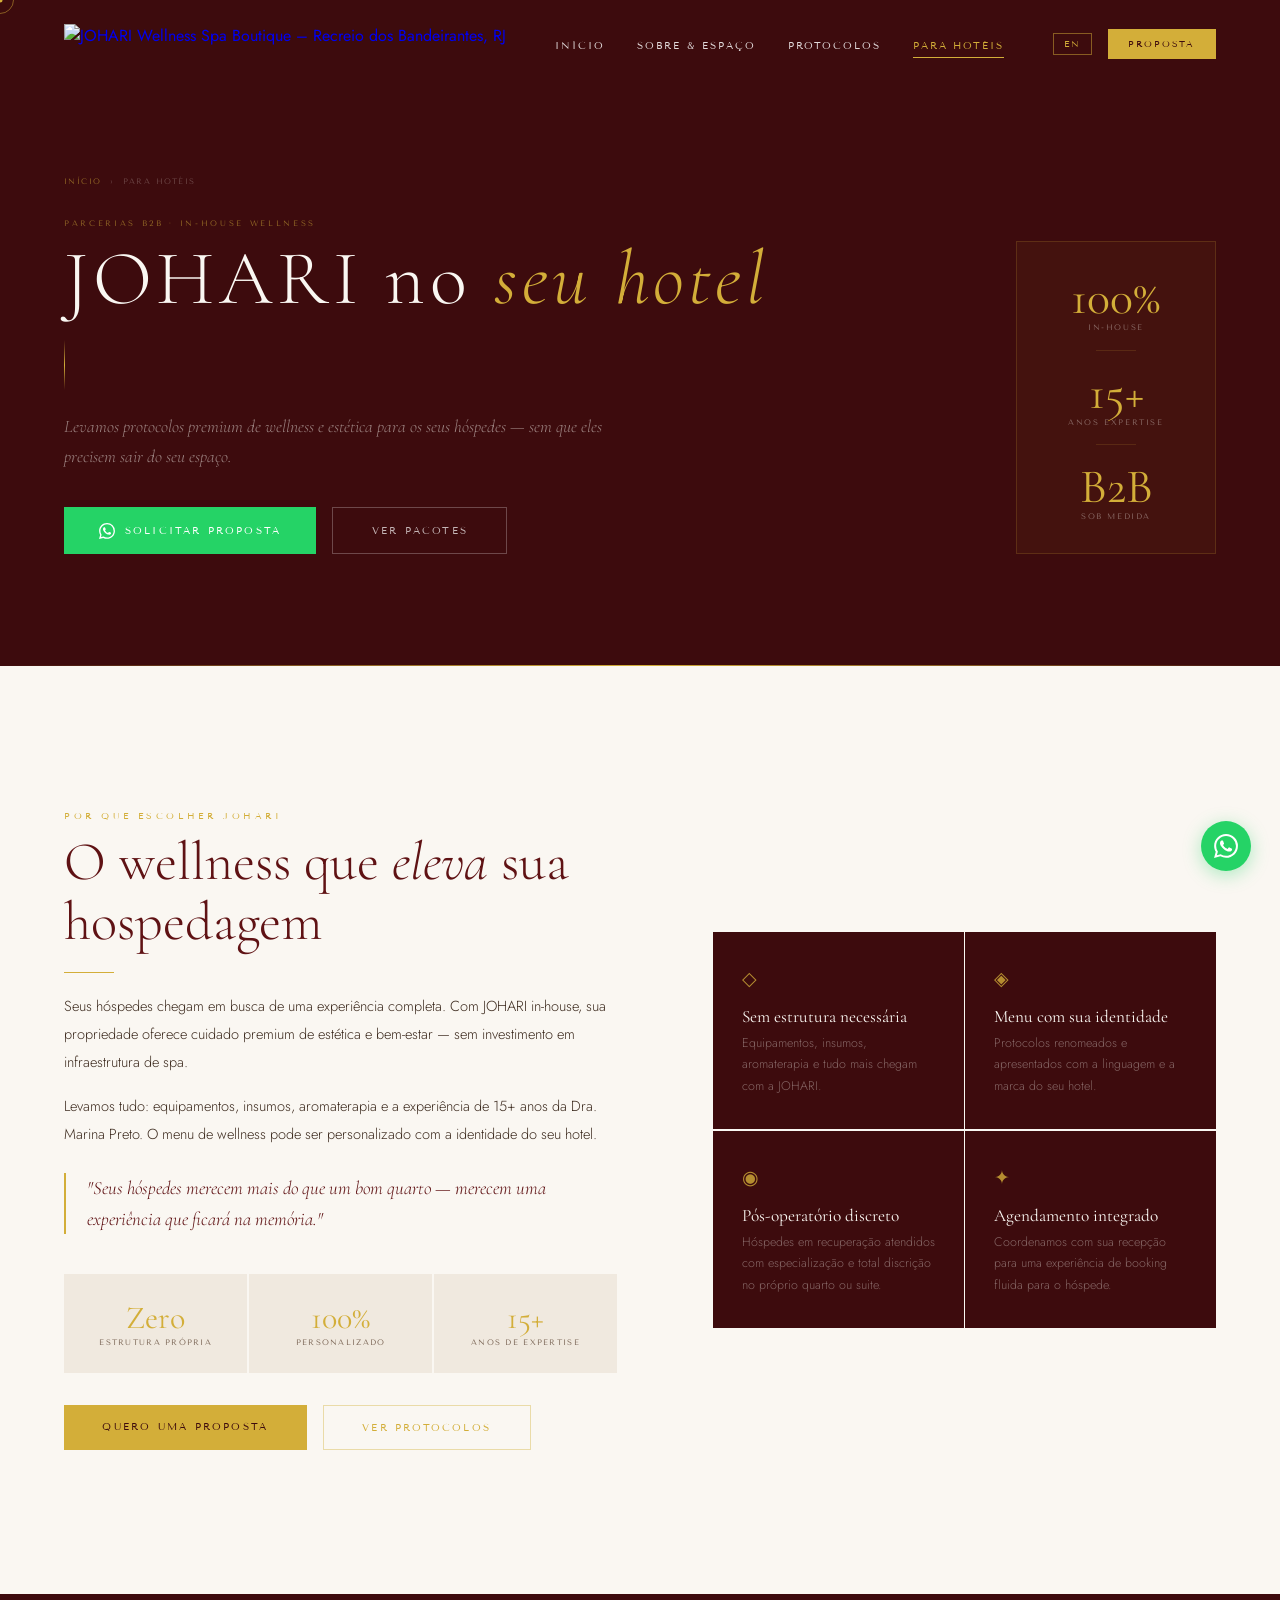
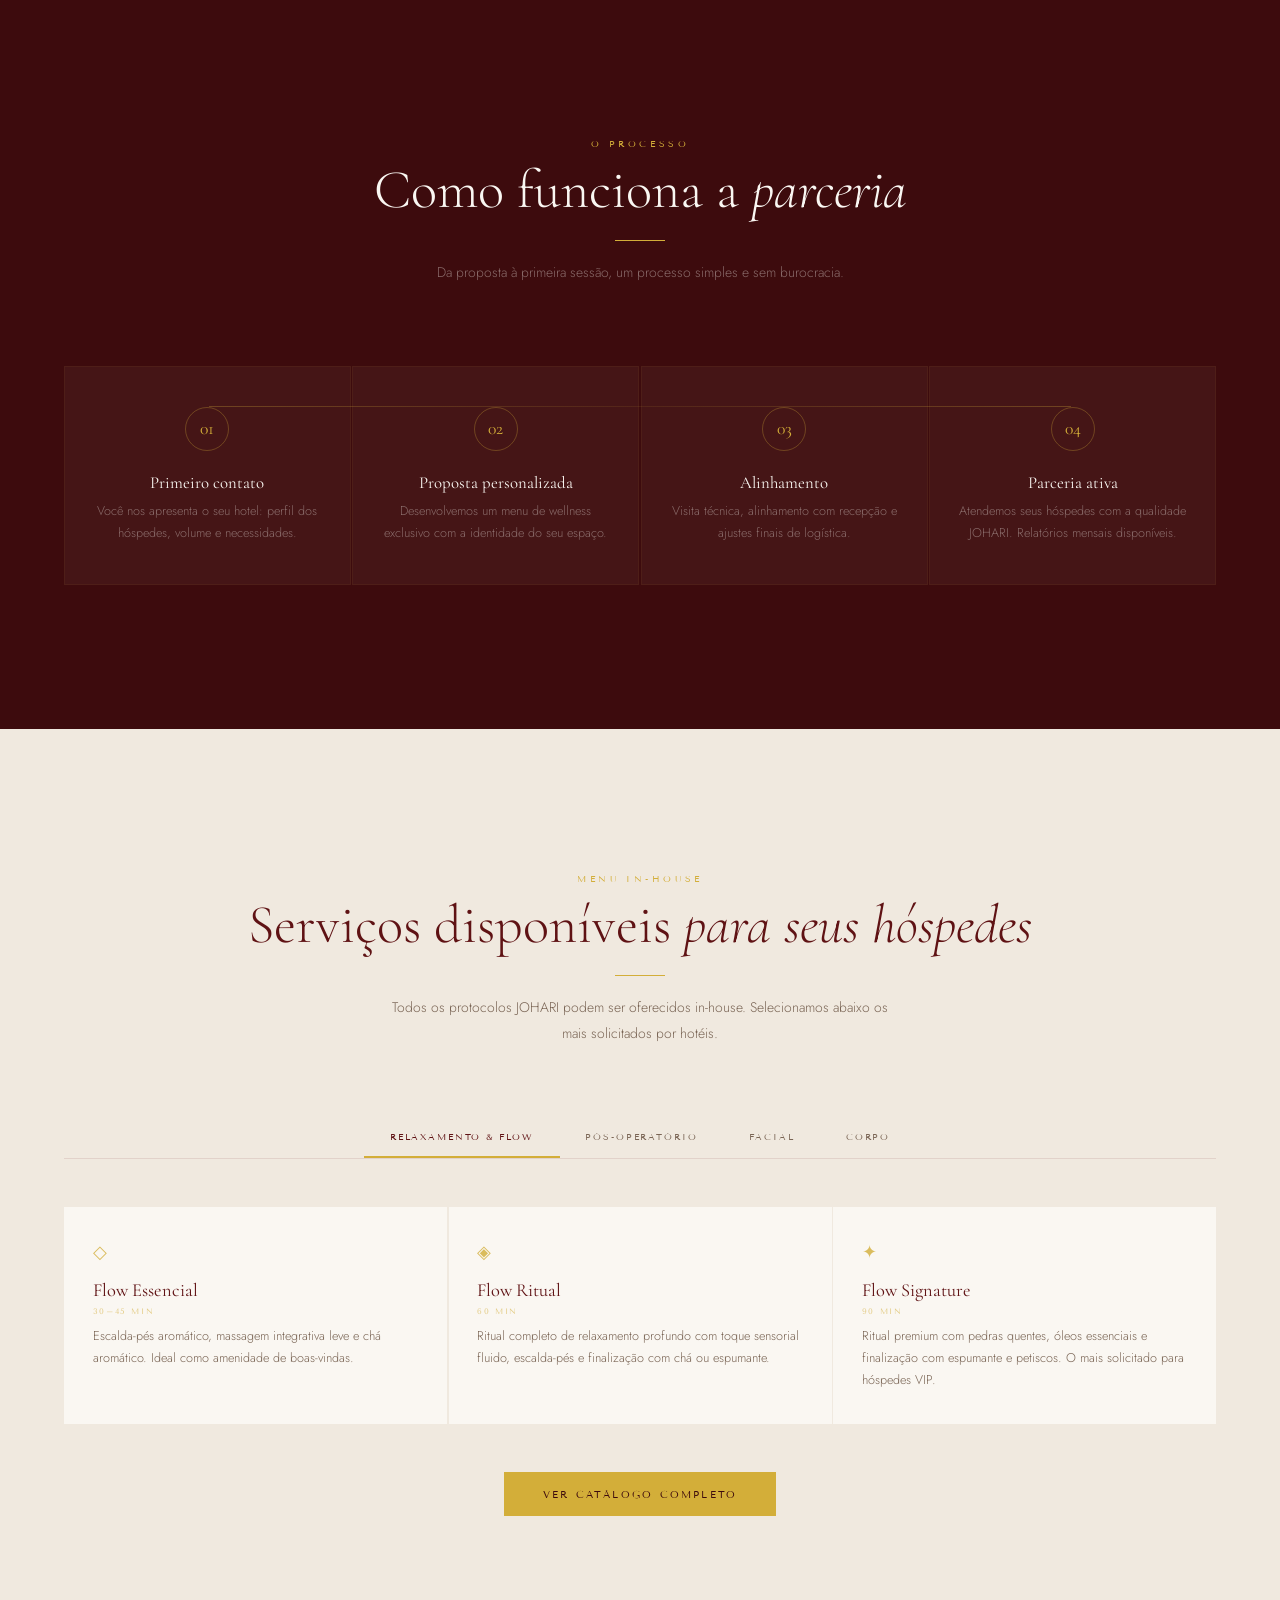
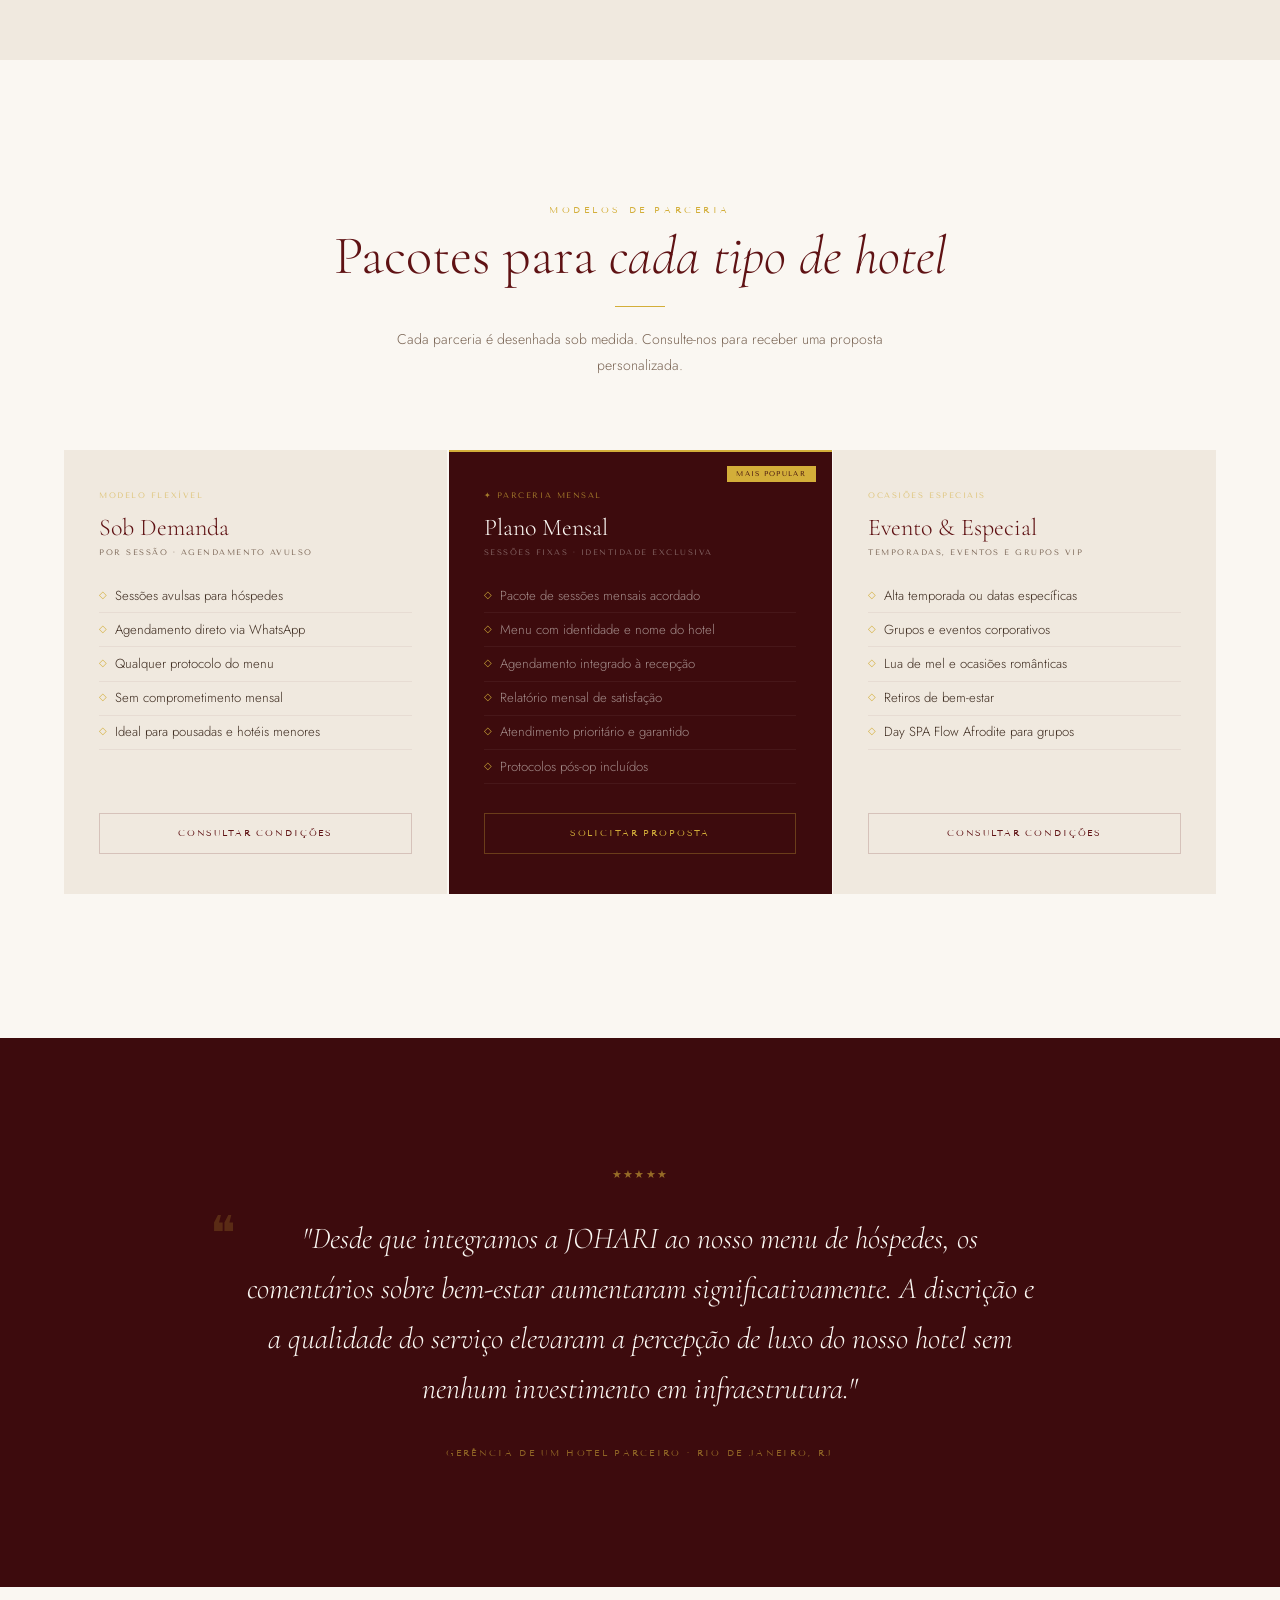
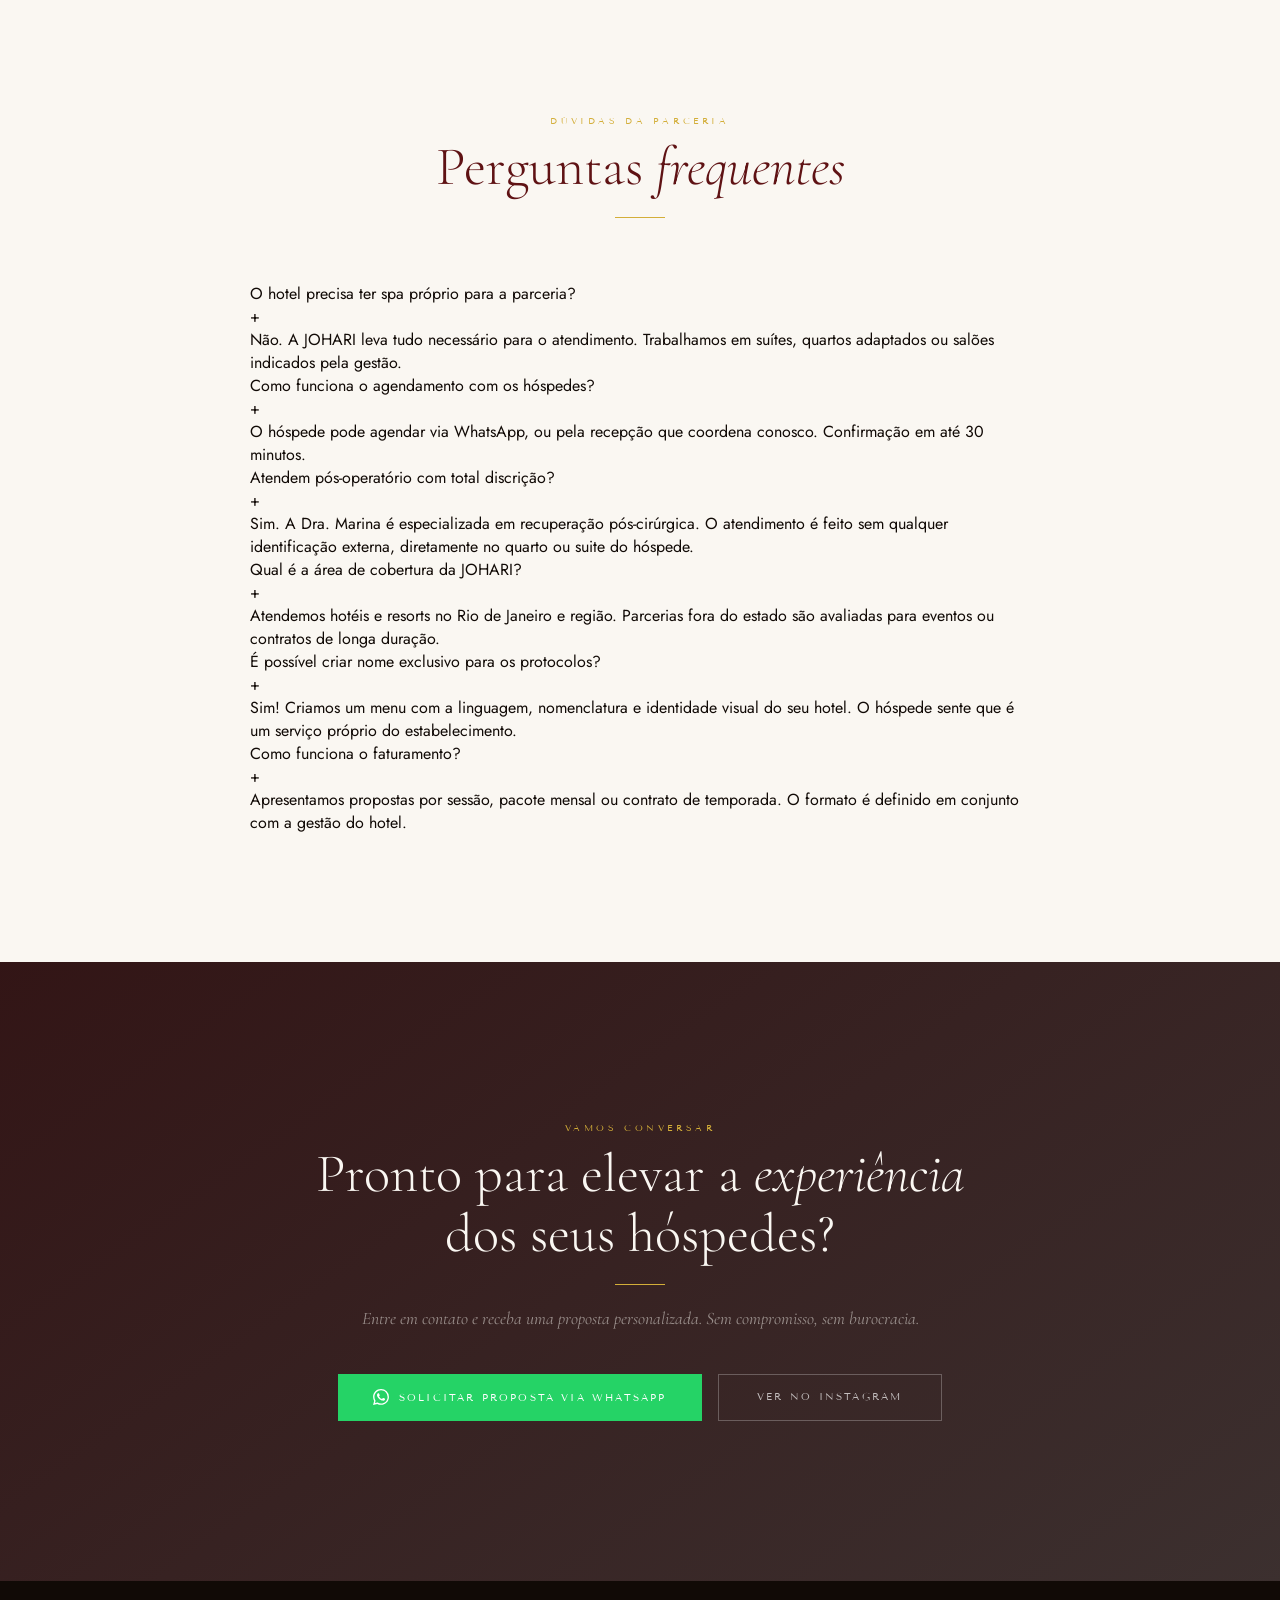
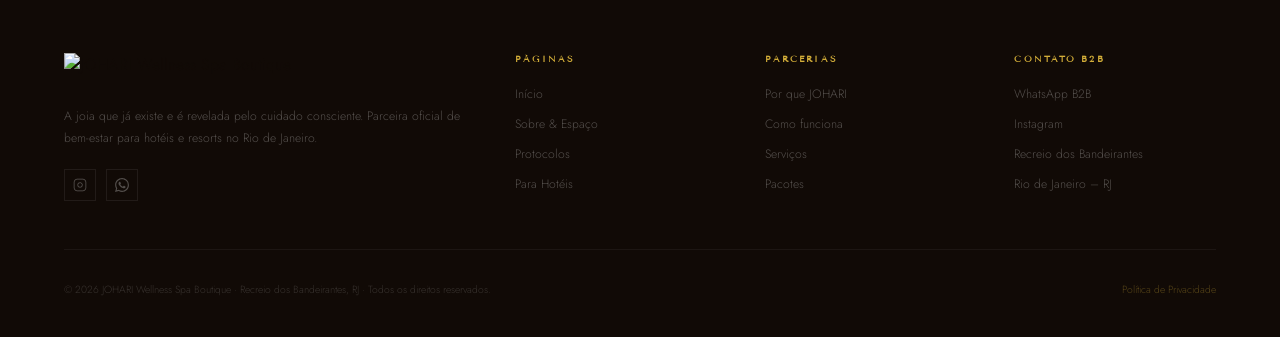
==== hoteis.html @ 1e2cc76d "Add files via upload" ====
<!DOCTYPE html>
<html lang="pt-BR">
<head>
  <meta charset="UTF-8"/>
  <meta name="viewport" content="width=device-width, initial-scale=1.0"/>
  <title>JOHARI para Hotéis & Resorts | Serviço In-House de Wellness Premium · Rio de Janeiro, RJ</title>
  <meta name="description" content="JOHARI Wellness oferece serviço in-house de spa e estética para hotéis boutique e resorts no Rio de Janeiro. Menu de wellness personalizado, protocolos de pós-operatório, massagens e rituais sensoriais. Parceria B2B sob medida para elevar a experiência dos seus hóspedes."/>
  <meta name="keywords" content="spa in-house hotel Rio de Janeiro, wellness hotel parceria RJ, serviço spa hotel boutique Rio de Janeiro, massagem hotel Recreio RJ, protocolo pós-operatório hóspedes hotel, amenidade wellness hotel RJ, JOHARI parceria hoteleira, spa móvel Rio de Janeiro, B2B wellness hotelaria RJ"/>
  <meta name="robots" content="index, follow"/>
  <link rel="canonical" href="https://johariwellness.com.br/hoteis.html"/>
  <meta property="og:type" content="website"/>
  <meta property="og:url" content="https://johariwellness.com.br/hoteis.html"/>
  <meta property="og:title" content="JOHARI Wellness | Parceria In-House para Hotéis e Resorts · Rio de Janeiro"/>
  <meta property="og:description" content="Leve o spa JOHARI ao seu hotel. Menu de wellness personalizado, rituais Flow, protocolos faciais e pós-operatório. Atendimento discreto, exclusivo e com identidade do seu espaço."/>
  <meta property="og:image" content="https://johariwellness.com.br/marina-preto.jpg"/>
  <meta property="og:image:width" content="900"/>
  <meta property="og:image:height" content="1200"/>
  <meta property="og:image:alt" content="JOHARI Wellness – Parceria In-House para Hotéis, Rio de Janeiro"/>
  <meta property="og:locale" content="pt_BR"/>
  <meta property="og:site_name" content="JOHARI Wellness Spa Boutique"/>
  <meta name="twitter:card" content="summary_large_image"/>
  <meta name="twitter:title" content="JOHARI Wellness | Spa In-House para Hotéis · RJ"/>
  <meta name="twitter:description" content="Protocolos premium de wellness levados ao seu hotel. Parceria B2B sob medida."/>
  <meta name="twitter:image" content="https://johariwellness.com.br/marina-preto.jpg"/>
  <script type="application/ld+json">{"@context":"https://schema.org","@type":"Service","name":"JOHARI Wellness – Serviço In-House para Hotéis","description":"Serviço de spa e wellness in-house para hotéis boutique e resorts no Rio de Janeiro. Protocolos de massagem, estética, rituais sensoriais e pós-operatório levados ao seu estabelecimento.","provider":{"@type":"HealthAndBeautyBusiness","name":"JOHARI Wellness Spa Boutique","url":"https://johariwellness.com.br","telephone":"+5511953541023","address":{"@type":"PostalAddress","addressLocality":"Rio de Janeiro","addressRegion":"RJ","addressCountry":"BR","neighborhood":"Recreio dos Bandeirantes"}},"serviceType":"Wellness Spa In-House","areaServed":{"@type":"City","name":"Rio de Janeiro"},"audience":{"@type":"BusinessAudience","audienceType":"Hotels and Resorts"}}</script>
  <link rel="preconnect" href="https://fonts.googleapis.com"/>
  <link rel="preconnect" href="https://fonts.gstatic.com" crossorigin/>
  <link href="https://fonts.googleapis.com/css2?family=Cormorant+Garamond:ital,wght@0,300;0,400;0,500;1,300;1,400&family=Tenor+Sans&family=Jost:wght@200;300;400;500&display=swap" rel="stylesheet"/>
  <link rel="stylesheet" href="johari.css"/>
  <style>
  /* ══ HOTÉIS PAGE STYLES ══ */

  /* PAGE HERO – hotel variant */
  .page-hero.hot-hero{padding:11rem 4rem 7rem;background:var(--BD);text-align:left}
  .page-hero.hot-hero::before{background:url('https://images.unsplash.com/photo-1566073771259-6a8506099945?w=1920&q=75')center/cover no-repeat;opacity:.1;filter:saturate(0)}
  .hot-hero-inner{max-width:1200px;margin:0 auto;display:grid;grid-template-columns:1fr auto;gap:4rem;align-items:end}
  .hot-hero-kpi{display:flex;flex-direction:column;gap:.6rem;padding:2rem 2.2rem;border:1px solid rgba(211,174,57,.18);background:rgba(211,174,57,.04);min-width:200px;text-align:center;flex-shrink:0}
  .kpi-n{font-family:'Cormorant Garamond',serif;font-size:3rem;color:var(--G);line-height:1}
  .kpi-l{font-family:'Tenor Sans',sans-serif;font-size:.5rem;letter-spacing:.2em;text-transform:uppercase;color:rgba(250,247,242,.38)}
  .ctah-wa{background:#25D366;color:#fff;font-family:'Tenor Sans',sans-serif;font-size:.62rem;letter-spacing:.22em;text-transform:uppercase;padding:.95rem 2.2rem;transition:all .35s;display:inline-flex;align-items:center;gap:.6rem}
  .ctah-wa:hover{background:#20ba5a;transform:translateY(-2px)}
  .ctah-wa svg{width:16px;height:16px;fill:#fff;flex-shrink:0}

  /* PROPOSTA DE VALOR */
  #proposta{padding:9rem 4rem;background:var(--CR)}
  .prop-w{max-width:1200px;margin:0 auto;display:grid;grid-template-columns:1.1fr 1fr;gap:6rem;align-items:center}
  .prop-left p{font-size:.91rem;font-weight:300;line-height:1.92;color:var(--TX);margin-bottom:1rem}
  .prop-left .hl{font-family:'Cormorant Garamond',serif;font-size:1.18rem;font-style:italic;color:var(--B);line-height:1.62;border-left:2px solid var(--G);padding-left:1.3rem;margin:1.6rem 0}
  .prop-nums{display:grid;grid-template-columns:repeat(3,1fr);gap:1.5px;margin-top:2.5rem}
  .pn{background:var(--BE);padding:1.6rem 1.4rem;text-align:center;border-top:2px solid transparent;transition:border-top-color .3s}
  .pn:hover{border-top-color:var(--G)}
  .pn .n{font-family:'Cormorant Garamond',serif;font-size:2rem;color:var(--G);line-height:1}
  .pn .l{font-family:'Tenor Sans',sans-serif;font-size:.5rem;letter-spacing:.16em;text-transform:uppercase;color:var(--TM);margin-top:3px}
  .prop-visual{display:grid;grid-template-columns:1fr 1fr;gap:1.5px}
  .pv{background:var(--BD);padding:2rem 1.8rem;transition:background .35s}
  .pv:hover{background:#2a0c0e}
  .pv-ic{font-size:1.2rem;color:var(--G);opacity:.8;display:block;margin-bottom:.9rem}
  .pv h3{font-family:'Cormorant Garamond',serif;font-size:1.08rem;color:var(--CR);font-weight:400;margin-bottom:.35rem}
  .pv p{font-size:.78rem;font-weight:300;color:rgba(250,247,242,.38);line-height:1.72}

  /* COMO FUNCIONA */
  #como{padding:9rem 4rem;background:var(--BD)}
  .como-w{max-width:1200px;margin:0 auto}
  .como-hd{text-align:center;margin-bottom:5rem}
  .como-steps{display:grid;grid-template-columns:repeat(4,1fr);gap:1.5px;position:relative}
  .como-steps::before{content:'';position:absolute;top:2.5rem;left:calc(12.5% + 1px);right:calc(12.5% + 1px);height:1px;background:linear-gradient(to right,rgba(211,174,57,.3),rgba(211,174,57,.1),rgba(211,174,57,.3));pointer-events:none}
  .cs{background:rgba(255,255,255,.04);border:1px solid rgba(211,174,57,.06);padding:2.5rem 1.6rem;text-align:center;transition:background .35s,border-color .35s}
  .cs:hover{background:rgba(255,255,255,.08);border-color:rgba(211,174,57,.18)}
  .cs-num{font-family:'Cormorant Garamond',serif;font-size:1.1rem;color:var(--G);width:44px;height:44px;border:1px solid rgba(211,174,57,.3);border-radius:50%;display:inline-flex;align-items:center;justify-content:center;margin:0 auto 1.3rem;line-height:1}
  .cs h4{font-family:'Cormorant Garamond',serif;font-size:1.05rem;color:var(--CR);font-weight:400;margin-bottom:.45rem}
  .cs p{font-size:.79rem;font-weight:300;color:rgba(250,247,242,.38);line-height:1.72}

  /* SERVIÇOS */
  #servicos{padding:9rem 4rem;background:var(--BE)}
  .srv-w{max-width:1200px;margin:0 auto}
  .srv-hd{text-align:center;margin-bottom:4.5rem}
  .srv-tabs{display:flex;gap:0;justify-content:center;margin-bottom:3rem;border-bottom:1px solid rgba(95,18,20,.1)}
  .srv-tab{font-family:'Tenor Sans',sans-serif;font-size:.58rem;letter-spacing:.2em;text-transform:uppercase;color:var(--TM);padding:.8rem 1.6rem;cursor:pointer;border-bottom:2px solid transparent;transition:all .3s;background:none;border-top:none;border-left:none;border-right:none}
  .srv-tab.active,.srv-tab:hover{color:var(--B);border-bottom-color:var(--G)}
  .srv-panel{display:none;grid-template-columns:repeat(3,1fr);gap:1.5px}
  .srv-panel.active{display:grid}
  .sc{background:var(--CR);padding:2rem 1.8rem;border-bottom:2px solid transparent;transition:all .35s}
  .sc:hover{border-bottom-color:var(--G);transform:translateY(-3px);box-shadow:0 10px 30px rgba(95,18,20,.07)}
  .sc-ic{font-size:1.1rem;color:var(--G);opacity:.8;display:block;margin-bottom:.85rem}
  .sc h3{font-family:'Cormorant Garamond',serif;font-size:1.15rem;color:var(--B);font-weight:400;margin-bottom:.3rem}
  .sc-dur{font-family:'Tenor Sans',sans-serif;font-size:.5rem;letter-spacing:.2em;text-transform:uppercase;color:rgba(211,174,57,.6);margin-bottom:.6rem;display:block}
  .sc p{font-size:.79rem;font-weight:300;color:var(--TM);line-height:1.72}

  /* PACOTES */
  #pacotes{padding:9rem 4rem;background:var(--CR)}
  .pac-w{max-width:1200px;margin:0 auto}
  .pac-hd{text-align:center;margin-bottom:4.5rem}
  .pac-grid{display:grid;grid-template-columns:repeat(3,1fr);gap:1.5px}
  .pk{background:var(--BE);padding:2.5rem 2.2rem;display:flex;flex-direction:column;transition:all .35s;position:relative;overflow:hidden}
  .pk::before{content:'';position:absolute;top:0;left:0;right:0;height:2px;background:transparent;transition:background .4s}
  .pk:hover{transform:translateY(-4px);box-shadow:0 14px 36px rgba(95,18,20,.08)}
  .pk.destaque{background:var(--BD)}
  .pk.destaque::before{background:var(--G)}
  .pk-badge{font-family:'Tenor Sans',sans-serif;font-size:.48rem;letter-spacing:.2em;text-transform:uppercase;color:rgba(211,174,57,.6);margin-bottom:.8rem;display:block}
  .pk.destaque .pk-badge{color:rgba(211,174,57,.7)}
  .pk h3{font-family:'Cormorant Garamond',serif;font-size:1.5rem;color:var(--B);font-weight:300;margin-bottom:.3rem}
  .pk.destaque h3{color:var(--CR)}
  .pk-sub{font-family:'Tenor Sans',sans-serif;font-size:.52rem;letter-spacing:.18em;text-transform:uppercase;color:var(--TM);margin-bottom:1.4rem;display:block}
  .pk.destaque .pk-sub{color:rgba(250,247,242,.38)}
  .pk-list{list-style:none;flex:1;margin-bottom:1.8rem}
  .pk-list li{font-size:.82rem;font-weight:300;color:var(--TX);padding:.42rem 0;border-bottom:1px solid rgba(95,18,20,.06);display:flex;align-items:flex-start;gap:.5rem;line-height:1.5}
  .pk.destaque .pk-list li{color:rgba(250,247,242,.55);border-bottom-color:rgba(255,255,255,.05)}
  .pk-list li::before{content:'◇';color:var(--G);font-size:.6rem;flex-shrink:0;margin-top:2px}
  .pk-cta{font-family:'Tenor Sans',sans-serif;font-size:.58rem;letter-spacing:.2em;text-transform:uppercase;background:transparent;border:1px solid rgba(95,18,20,.18);color:var(--B);padding:.85rem 1.4rem;transition:all .3s;display:block;text-align:center;cursor:pointer;text-decoration:none;margin-top:auto}
  .pk-cta:hover{background:var(--B);color:var(--CR);border-color:var(--B)}
  .pk.destaque .pk-cta{border-color:rgba(211,174,57,.3);color:var(--G)}
  .pk.destaque .pk-cta:hover{background:var(--G);color:var(--BD);border-color:var(--G)}
  .pk-ribbon{position:absolute;top:1rem;right:1rem;font-family:'Tenor Sans',sans-serif;font-size:.45rem;letter-spacing:.18em;text-transform:uppercase;background:var(--G);color:var(--BD);padding:.2rem .6rem}

  /* DEPOIMENTO */
  #dep-hotel{padding:8rem 4rem;background:var(--BD)}
  .dep-hot-w{max-width:860px;margin:0 auto;text-align:center}
  .dep-hot-quote{font-family:'Cormorant Garamond',serif;font-size:clamp(1.3rem,2.8vw,1.9rem);font-weight:300;font-style:italic;color:var(--CR);line-height:1.65;position:relative;padding:0 2rem}
  .dep-hot-quote::before{content:'\275D';position:absolute;left:0;top:-.2rem;font-size:3rem;color:rgba(211,174,57,.2);font-style:normal;line-height:1}
  .dep-hot-author{font-family:'Tenor Sans',sans-serif;font-size:.56rem;letter-spacing:.26em;text-transform:uppercase;color:rgba(211,174,57,.55);margin-top:2rem;display:block}

  /* FAQ */
  #faq-hot{padding:8rem 4rem;background:var(--CR)}
  .fqh-w{max-width:780px;margin:0 auto}
  .fqh-hd{text-align:center;margin-bottom:4rem}

  /* CTA FINAL */
  #cta-hotel{padding:10rem 4rem;position:relative;overflow:hidden;background:url('https://images.unsplash.com/photo-1571896349842-33c89424de2d?w=1920&q=75')center/cover no-repeat}
  #cta-hotel::before{content:'';position:absolute;inset:0;background:linear-gradient(145deg,rgba(38,7,8,.94),rgba(18,4,4,.82))}
  .ctah-i{position:relative;z-index:1;max-width:700px;margin:0 auto;text-align:center}
  .ctah-i .st{color:var(--CR);margin-bottom:.9rem}
  .ctah-i p{font-family:'Cormorant Garamond',serif;font-size:1.1rem;font-style:italic;color:rgba(250,247,242,.5);margin-bottom:2.5rem;line-height:1.72}
  .ctah-btns{display:flex;gap:1rem;justify-content:center;flex-wrap:wrap}

  /* RESPONSIVE */
  @media(max-width:1024px){
    .hot-hero-inner,.prop-w{grid-template-columns:1fr;gap:3rem}
    .hot-hero-kpi{flex-direction:row;gap:2rem;justify-content:center}
    .como-steps{grid-template-columns:repeat(2,1fr)}
    .como-steps::before{display:none}
    .pac-grid,.prop-visual{grid-template-columns:1fr 1fr}
    .srv-panel.active{grid-template-columns:1fr 1fr}
  }
  @media(max-width:768px){
    .page-hero.hot-hero{padding:8rem 1.5rem 5rem}
    #proposta,#como,#servicos,#pacotes,#dep-hotel,#faq-hot,#cta-hotel{padding:5.5rem 1.5rem!important}
    .prop-visual,.pac-grid,.srv-panel.active{grid-template-columns:1fr}
    .como-steps{grid-template-columns:1fr}
    .srv-tabs{flex-wrap:wrap}
    .hot-hero-kpi{flex-direction:column}
    .ctah-btns{flex-direction:column;align-items:center}
  }
  </style>
</head>
<body>
<div id="cd"></div><div id="cr"></div>

<div id="mm">
  <button id="mc">✕</button>
  <a href="index.html">Início</a>
  <a href="sobre.html">Sobre &amp; Espaço</a>
  <a href="protocolos.html">Protocolos</a>
  <a href="hoteis.html">Para Hotéis</a>
  <a href="https://wa.me/5511953541023" target="_blank" class="mm-wa">Agendar</a>
</div>

<nav id="nav" class="on">
  <div class="nl"><a href="index.html"><img src="https://raw.githubusercontent.com/highlevelvnc/johari/main/images/logo22.png" alt="JOHARI Wellness Spa Boutique – Recreio dos Bandeirantes, RJ"/></a></div>
  <ul class="nlinks">
    <li><a href="index.html">Início</a></li>
    <li><a href="sobre.html">Sobre &amp; Espaço</a></li>
    <li><a href="protocolos.html">Protocolos</a></li>
    <li><a href="hoteis.html" class="active">Para Hotéis</a></li>
  </ul>
  <div class="nend">
    <button class="lbtn" id="lb">EN</button>
    <a href="https://wa.me/5511953541023?text=Parceria%20Hotel" target="_blank" class="nwa" data-pt="Proposta" data-en="Proposal">Proposta</a>
    <div class="hbg" id="hbg"><span></span><span></span><span></span></div>
  </div>
</nav>

<!-- HERO -->
<header class="page-hero hot-hero">
  <div class="hot-hero-inner rv">
    <div>
      <nav class="breadcrumb" style="padding:0;margin-bottom:2rem"><a href="index.html">Início</a><span>›</span><span>Para Hotéis</span></nav>
      <span class="ph-badge" data-pt="Parcerias B2B · In-House Wellness" data-en="B2B Partnerships · In-House Wellness">Parcerias B2B · In-House Wellness</span>
      <h1 class="ph-title" style="text-align:left" data-pt="JOHARI no <em>seu hotel</em>" data-en="JOHARI at <em>your hotel</em>">JOHARI no <em>seu hotel</em></h1>
      <div class="ph-sep" style="margin:1.4rem 0"></div>
      <p class="ph-sub" style="text-align:left;max-width:560px;margin:0 0 2.2rem" data-pt="Levamos protocolos premium de wellness e estética para os seus hóspedes — sem que eles precisem sair do seu espaço." data-en="We bring premium wellness and aesthetic protocols to your guests — without them having to leave your property.">Levamos protocolos premium de wellness e estética para os seus hóspedes — sem que eles precisem sair do seu espaço.</p>
      <div style="display:flex;gap:1rem;flex-wrap:wrap">
        <a href="https://wa.me/5511953541023?text=Olá!%20Tenho%20interesse%20em%20parceria%20JOHARI%20para%20hotel." target="_blank" class="ctah-wa">
          <svg viewBox="0 0 24 24"><path d="M17.472 14.382c-.297-.149-1.758-.867-2.03-.967-.273-.099-.471-.148-.67.15-.197.297-.767.966-.94 1.164-.173.199-.347.223-.644.075-.297-.15-1.255-.463-2.39-1.475-.883-.788-1.48-1.761-1.653-2.059-.173-.297-.018-.458.13-.606.134-.133.298-.347.446-.52.149-.174.198-.298.298-.497.099-.198.05-.371-.025-.52-.075-.149-.669-1.612-.916-2.207-.242-.579-.487-.5-.669-.51-.173-.008-.371-.01-.57-.01-.198 0-.52.074-.792.372-.272.297-1.04 1.016-1.04 2.479 0 1.462 1.065 2.875 1.213 3.074.149.198 2.096 3.2 5.077 4.487.709.306 1.262.489 1.694.625.712.227 1.36.195 1.871.118.571-.085 1.758-.719 2.006-1.413.248-.694.248-1.289.173-1.413-.074-.124-.272-.198-.57-.347m-5.421 7.403h-.004a9.87 9.87 0 01-5.031-1.378l-.361-.214-3.741.982.998-3.648-.235-.374a9.86 9.86 0 01-1.51-5.26c.001-5.45 4.436-9.884 9.888-9.884 2.64 0 5.122 1.03 6.988 2.898a9.825 9.825 0 012.893 6.994c-.003 5.45-4.437 9.884-9.885 9.884m8.413-18.297A11.815 11.815 0 0012.05 0C5.495 0 .16 5.335.157 11.892c0 2.096.547 4.142 1.588 5.945L.057 24l6.305-1.654a11.882 11.882 0 005.683 1.448h.005c6.554 0 11.89-5.335 11.893-11.893a11.821 11.821 0 00-3.48-8.413z"/></svg>
          <span data-pt="Solicitar Proposta" data-en="Request Proposal">Solicitar Proposta</span>
        </a>
        <a href="#pacotes" class="bo bo-w" data-pt="Ver Pacotes" data-en="See Packages">Ver Pacotes</a>
      </div>
    </div>
    <div class="hot-hero-kpi">
      <div><div class="kpi-n">100%</div><div class="kpi-l">In-House</div></div>
      <div style="width:40px;height:1px;background:rgba(211,174,57,.15);margin:.5rem auto"></div>
      <div><div class="kpi-n">15+</div><div class="kpi-l" data-pt="anos expertise" data-en="years expertise">anos expertise</div></div>
      <div style="width:40px;height:1px;background:rgba(211,174,57,.15);margin:.5rem auto"></div>
      <div><div class="kpi-n">B2B</div><div class="kpi-l" data-pt="sob medida" data-en="tailored">sob medida</div></div>
    </div>
  </div>
</header>

<!-- PROPOSTA DE VALOR -->
<section id="proposta" aria-labelledby="prop-h2">
  <div class="prop-w">
    <div class="prop-left rv">
      <span class="ey" data-pt="Por que escolher JOHARI" data-en="Why choose JOHARI">Por que escolher JOHARI</span>
      <h2 id="prop-h2" class="st" data-pt="O wellness que <em>eleva</em> sua hospedagem" data-en="Wellness that <em>elevates</em> your hospitality">O wellness que <em>eleva</em> sua hospedagem</h2>
      <div class="gl"></div>
      <p>Seus hóspedes chegam em busca de uma experiência completa. Com JOHARI in-house, sua propriedade oferece cuidado premium de estética e bem-estar — sem investimento em infraestrutura de spa.</p>
      <p>Levamos tudo: equipamentos, insumos, aromaterapia e a experiência de 15+ anos da Dra. Marina Preto. O menu de wellness pode ser personalizado com a identidade do seu hotel.</p>
      <p class="hl">"Seus hóspedes merecem mais do que um bom quarto — merecem uma experiência que ficará na memória."</p>
      <div class="prop-nums rv">
        <div class="pn"><div class="n">Zero</div><div class="l">estrutura própria</div></div>
        <div class="pn"><div class="n">100%</div><div class="l">personalizado</div></div>
        <div class="pn"><div class="n">15+</div><div class="l">anos de expertise</div></div>
      </div>
      <div style="margin-top:2rem;display:flex;gap:1rem;flex-wrap:wrap">
        <a href="https://wa.me/5511953541023" target="_blank" class="bg">Quero uma Proposta</a>
        <a href="protocolos.html" class="bo">Ver Protocolos</a>
      </div>
    </div>
    <div class="prop-visual rv">
      <div class="pv"><span class="pv-ic">◇</span><h3>Sem estrutura necessária</h3><p>Equipamentos, insumos, aromaterapia e tudo mais chegam com a JOHARI.</p></div>
      <div class="pv"><span class="pv-ic">◈</span><h3>Menu com sua identidade</h3><p>Protocolos renomeados e apresentados com a linguagem e a marca do seu hotel.</p></div>
      <div class="pv"><span class="pv-ic">◉</span><h3>Pós-operatório discreto</h3><p>Hóspedes em recuperação atendidos com especialização e total discrição no próprio quarto ou suite.</p></div>
      <div class="pv"><span class="pv-ic">✦</span><h3>Agendamento integrado</h3><p>Coordenamos com sua recepção para uma experiência de booking fluida para o hóspede.</p></div>
    </div>
  </div>
</section>

<!-- COMO FUNCIONA A PARCERIA -->
<section id="como" aria-labelledby="como-h2">
  <div class="como-w">
    <div class="como-hd rv">
      <span class="ey" style="color:var(--G)">O processo</span>
      <h2 id="como-h2" class="st" style="color:var(--CR)">Como funciona a <em>parceria</em></h2>
      <div class="gl c" style="margin:1.2rem auto"></div>
      <p style="font-size:.87rem;font-weight:300;color:rgba(250,247,242,.4);max-width:480px;margin:.8rem auto 0;line-height:1.85">Da proposta à primeira sessão, um processo simples e sem burocracia.</p>
    </div>
    <div class="como-steps">
      <div class="cs rv"><div class="cs-num">01</div><h4>Primeiro contato</h4><p>Você nos apresenta o seu hotel: perfil dos hóspedes, volume e necessidades.</p></div>
      <div class="cs rv"><div class="cs-num">02</div><h4>Proposta personalizada</h4><p>Desenvolvemos um menu de wellness exclusivo com a identidade do seu espaço.</p></div>
      <div class="cs rv"><div class="cs-num">03</div><h4>Alinhamento</h4><p>Visita técnica, alinhamento com recepção e ajustes finais de logística.</p></div>
      <div class="cs rv"><div class="cs-num">04</div><h4>Parceria ativa</h4><p>Atendemos seus hóspedes com a qualidade JOHARI. Relatórios mensais disponíveis.</p></div>
    </div>
  </div>
</section>

<!-- SERVIÇOS -->
<section id="servicos" aria-labelledby="srv-h2">
  <div class="srv-w">
    <div class="srv-hd rv">
      <span class="ey">Menu In-House</span>
      <h2 id="srv-h2" class="st">Serviços disponíveis <em>para seus hóspedes</em></h2>
      <div class="gl c"></div>
      <p style="font-size:.87rem;font-weight:300;color:var(--TM);max-width:500px;margin:.8rem auto 0;line-height:1.85">Todos os protocolos JOHARI podem ser oferecidos in-house. Selecionamos abaixo os mais solicitados por hotéis.</p>
    </div>
    <div class="srv-tabs rv" role="tablist">
      <button class="srv-tab active" role="tab" aria-selected="true" data-panel="flow">Relaxamento &amp; Flow</button>
      <button class="srv-tab" role="tab" aria-selected="false" data-panel="posop">Pós-Operatório</button>
      <button class="srv-tab" role="tab" aria-selected="false" data-panel="facial">Facial</button>
      <button class="srv-tab" role="tab" aria-selected="false" data-panel="corpo">Corpo</button>
    </div>
    <div class="srv-panel active" id="panel-flow">
      <div class="sc rv"><span class="sc-ic">◇</span><h3>Flow Essencial</h3><span class="sc-dur">30–45 min</span><p>Escalda-pés aromático, massagem integrativa leve e chá aromático. Ideal como amenidade de boas-vindas.</p></div>
      <div class="sc rv"><span class="sc-ic">◈</span><h3>Flow Ritual</h3><span class="sc-dur">60 min</span><p>Ritual completo de relaxamento profundo com toque sensorial fluido, escalda-pés e finalização com chá ou espumante.</p></div>
      <div class="sc rv"><span class="sc-ic">✦</span><h3>Flow Signature</h3><span class="sc-dur">90 min</span><p>Ritual premium com pedras quentes, óleos essenciais e finalização com espumante e petiscos. O mais solicitado para hóspedes VIP.</p></div>
    </div>
    <div class="srv-panel" id="panel-posop">
      <div class="sc rv"><span class="sc-ic">◎</span><h3>Drenagem Linfática Neurofuncional</h3><span class="sc-dur">60–75 min</span><p>Técnica especializada para hóspedes em recuperação pós-cirúrgica. Redução de retenção e leveza corporal com total discrição.</p></div>
      <div class="sc rv"><span class="sc-ic">◈</span><h3>Massagem Neurointegrativa Pós-Op</h3><span class="sc-dur">60 min</span><p>Estímulos profundos e ativação neurossensorial para aceleração da recuperação. Em diálogo com a equipe médica do hóspede.</p></div>
      <div class="sc rv"><span class="sc-ic">◉</span><h3>Protocolo de Recuperação Completo</h3><span class="sc-dur">3–5 sessões</span><p>Pacote de sessões sequenciais durante a estadia, cobrindo as diferentes fases da recuperação pós-cirúrgica.</p></div>
    </div>
    <div class="srv-panel" id="panel-facial">
      <div class="sc rv"><span class="sc-ic">◇</span><h3>Lumière Purify</h3><span class="sc-dur">90 min</span><p>Limpeza facial profunda com drenagem e lifting manual. Pele luminosa. Ideal após viagens longas.</p></div>
      <div class="sc rv"><span class="sc-ic">◈</span><h3>Lumière Revital</h3><span class="sc-dur">60–75 min</span><p>Nutrição profunda para pele hidratada e luminosa. Perfeito como preparação para eventos especiais.</p></div>
      <div class="sc rv"><span class="sc-ic">◉</span><h3>Lumière Contour</h3><span class="sc-dur">60–75 min</span><p>Lifting, drenagem e radiofrequência para contorno facial redefinido com resultado imediato.</p></div>
    </div>
    <div class="srv-panel" id="panel-corpo">
      <div class="sc rv"><span class="sc-ic">◇</span><h3>Neuro Reset Cell</h3><span class="sc-dur">60 min</span><p>Redução de celulite e ativação metabólica com Heccus e massagem neurointegrativa. Leveza e renovação.</p></div>
      <div class="sc rv"><span class="sc-ic">◈</span><h3>Neuro Reset Firm</h3><span class="sc-dur">60–75 min</span><p>Tonificação e firmeza com radiofrequência, Heccus e massagem modeladora. Resultados duradouros.</p></div>
      <div class="sc rv"><span class="sc-ic">◉</span><h3>Neuro Reset Detox</h3><span class="sc-dur">60–75 min</span><p>Ritual de desintoxicação corporal com Heccus, Endermo e óleos especiais. Leveza e fluidez.</p></div>
    </div>
    <div class="rv" style="text-align:center;margin-top:3rem">
      <a href="protocolos.html" class="bg">Ver Catálogo Completo</a>
    </div>
  </div>
</section>

<!-- PACOTES -->
<section id="pacotes" aria-labelledby="pac-h2">
  <div class="pac-w">
    <div class="pac-hd rv">
      <span class="ey">Modelos de parceria</span>
      <h2 id="pac-h2" class="st">Pacotes para <em>cada tipo de hotel</em></h2>
      <div class="gl c"></div>
      <p style="font-size:.88rem;font-weight:300;color:var(--TM);max-width:520px;margin:.8rem auto 0;line-height:1.85">Cada parceria é desenhada sob medida. Consulte-nos para receber uma proposta personalizada.</p>
    </div>
    <div class="pac-grid">
      <div class="pk rv">
        <span class="pk-badge">Modelo Flexível</span>
        <h3>Sob Demanda</h3>
        <span class="pk-sub">Por sessão · Agendamento avulso</span>
        <ul class="pk-list">
          <li>Sessões avulsas para hóspedes</li>
          <li>Agendamento direto via WhatsApp</li>
          <li>Qualquer protocolo do menu</li>
          <li>Sem comprometimento mensal</li>
          <li>Ideal para pousadas e hotéis menores</li>
        </ul>
        <a href="https://wa.me/5511953541023" target="_blank" class="pk-cta">Consultar Condições</a>
      </div>
      <div class="pk destaque rv">
        <div class="pk-ribbon">Mais popular</div>
        <span class="pk-badge">✦ Parceria Mensal</span>
        <h3>Plano Mensal</h3>
        <span class="pk-sub">Sessões fixas · Identidade exclusiva</span>
        <ul class="pk-list">
          <li>Pacote de sessões mensais acordado</li>
          <li>Menu com identidade e nome do hotel</li>
          <li>Agendamento integrado à recepção</li>
          <li>Relatório mensal de satisfação</li>
          <li>Atendimento prioritário e garantido</li>
          <li>Protocolos pós-op incluídos</li>
        </ul>
        <a href="https://wa.me/5511953541023" target="_blank" class="pk-cta">Solicitar Proposta</a>
      </div>
      <div class="pk rv">
        <span class="pk-badge">Ocasiões Especiais</span>
        <h3>Evento &amp; Especial</h3>
        <span class="pk-sub">Temporadas, eventos e grupos VIP</span>
        <ul class="pk-list">
          <li>Alta temporada ou datas específicas</li>
          <li>Grupos e eventos corporativos</li>
          <li>Lua de mel e ocasiões românticas</li>
          <li>Retiros de bem-estar</li>
          <li>Day SPA Flow Afrodite para grupos</li>
        </ul>
        <a href="https://wa.me/5511953541023" target="_blank" class="pk-cta">Consultar Condições</a>
      </div>
    </div>
  </div>
</section>

<!-- DEPOIMENTO -->
<section id="dep-hotel" aria-label="Depoimento parceria hoteleira">
  <div class="dep-hot-w rv">
    <div style="font-size:.7rem;letter-spacing:.12em;color:rgba(211,174,57,.6);margin-bottom:2rem">★★★★★</div>
    <blockquote class="dep-hot-quote">"Desde que integramos a JOHARI ao nosso menu de hóspedes, os comentários sobre bem-estar aumentaram significativamente. A discrição e a qualidade do serviço elevaram a percepção de luxo do nosso hotel sem nenhum investimento em infraestrutura."</blockquote>
    <span class="dep-hot-author">Gerência de um hotel parceiro · Rio de Janeiro, RJ</span>
  </div>
</section>

<!-- FAQ HOTÉIS -->
<section id="faq-hot" aria-labelledby="faqh-h2">
  <div class="fqh-w">
    <div class="fqh-hd rv">
      <span class="ey" style="text-align:center;display:block">Dúvidas da parceria</span>
      <h2 id="faqh-h2" class="st">Perguntas <em>frequentes</em></h2>
      <div class="gl c"></div>
    </div>
    <div class="fql">
      <div class="fi"><div class="fq"><span>O hotel precisa ter spa próprio para a parceria?</span><div class="fp">+</div></div><div class="fa">Não. A JOHARI leva tudo necessário para o atendimento. Trabalhamos em suítes, quartos adaptados ou salões indicados pela gestão.</div></div>
      <div class="fi"><div class="fq"><span>Como funciona o agendamento com os hóspedes?</span><div class="fp">+</div></div><div class="fa">O hóspede pode agendar via WhatsApp, ou pela recepção que coordena conosco. Confirmação em até 30 minutos.</div></div>
      <div class="fi"><div class="fq"><span>Atendem pós-operatório com total discrição?</span><div class="fp">+</div></div><div class="fa">Sim. A Dra. Marina é especializada em recuperação pós-cirúrgica. O atendimento é feito sem qualquer identificação externa, diretamente no quarto ou suite do hóspede.</div></div>
      <div class="fi"><div class="fq"><span>Qual é a área de cobertura da JOHARI?</span><div class="fp">+</div></div><div class="fa">Atendemos hotéis e resorts no Rio de Janeiro e região. Parcerias fora do estado são avaliadas para eventos ou contratos de longa duração.</div></div>
      <div class="fi"><div class="fq"><span>É possível criar nome exclusivo para os protocolos?</span><div class="fp">+</div></div><div class="fa">Sim! Criamos um menu com a linguagem, nomenclatura e identidade visual do seu hotel. O hóspede sente que é um serviço próprio do estabelecimento.</div></div>
      <div class="fi"><div class="fq"><span>Como funciona o faturamento?</span><div class="fp">+</div></div><div class="fa">Apresentamos propostas por sessão, pacote mensal ou contrato de temporada. O formato é definido em conjunto com a gestão do hotel.</div></div>
    </div>
  </div>
</section>

<!-- CTA FINAL B2B -->
<section id="cta-hotel" aria-label="Solicitar parceria JOHARI para hotéis">
  <div class="ctah-i rv">
    <span class="ey">Vamos conversar</span>
    <h2 class="st">Pronto para elevar a <em>experiência</em> dos seus hóspedes?</h2>
    <div class="gl c"></div>
    <p>Entre em contato e receba uma proposta personalizada. Sem compromisso, sem burocracia.</p>
    <div class="ctah-btns">
      <a href="https://wa.me/5511953541023?text=Olá!%20Tenho%20interesse%20em%20uma%20parceria%20JOHARI%20para%20o%20nosso%20hotel.%20Podemos%20conversar%3F" target="_blank" class="ctah-wa">
        <svg viewBox="0 0 24 24"><path d="M17.472 14.382c-.297-.149-1.758-.867-2.03-.967-.273-.099-.471-.148-.67.15-.197.297-.767.966-.94 1.164-.173.199-.347.223-.644.075-.297-.15-1.255-.463-2.39-1.475-.883-.788-1.48-1.761-1.653-2.059-.173-.297-.018-.458.13-.606.134-.133.298-.347.446-.52.149-.174.198-.298.298-.497.099-.198.05-.371-.025-.52-.075-.149-.669-1.612-.916-2.207-.242-.579-.487-.5-.669-.51-.173-.008-.371-.01-.57-.01-.198 0-.52.074-.792.372-.272.297-1.04 1.016-1.04 2.479 0 1.462 1.065 2.875 1.213 3.074.149.198 2.096 3.2 5.077 4.487.709.306 1.262.489 1.694.625.712.227 1.36.195 1.871.118.571-.085 1.758-.719 2.006-1.413.248-.694.248-1.289.173-1.413-.074-.124-.272-.198-.57-.347m-5.421 7.403h-.004a9.87 9.87 0 01-5.031-1.378l-.361-.214-3.741.982.998-3.648-.235-.374a9.86 9.86 0 01-1.51-5.26c.001-5.45 4.436-9.884 9.888-9.884 2.64 0 5.122 1.03 6.988 2.898a9.825 9.825 0 012.893 6.994c-.003 5.45-4.437 9.884-9.885 9.884m8.413-18.297A11.815 11.815 0 0012.05 0C5.495 0 .16 5.335.157 11.892c0 2.096.547 4.142 1.588 5.945L.057 24l6.305-1.654a11.882 11.882 0 005.683 1.448h.005c6.554 0 11.89-5.335 11.893-11.893a11.821 11.821 0 00-3.48-8.413z"/></svg>
        Solicitar Proposta via WhatsApp
      </a>
      <a href="https://www.instagram.com/johariconceitowellness" target="_blank" class="bo bo-w">Ver no Instagram</a>
    </div>
  </div>
</section>

<footer>
  <div class="ft-g">
    <div class="ft-b"><img src="https://raw.githubusercontent.com/highlevelvnc/johari/main/images/logo22.png" alt="JOHARI Wellness Spa Boutique"/><p>A joia que já existe e é revelada pelo cuidado consciente. Parceira oficial de bem-estar para hotéis e resorts no Rio de Janeiro.</p><div class="ft-social"><a href="https://www.instagram.com/johariconceitowellness" target="_blank" aria-label="Instagram"><svg width="14" height="14" viewBox="0 0 24 24" fill="none" stroke="currentColor" stroke-width="1.5"><rect x="2" y="2" width="20" height="20" rx="5"/><path d="M16 11.37A4 4 0 1 1 12.63 8 4 4 0 0 1 16 11.37z"/><line x1="17.5" y1="6.5" x2="17.51" y2="6.5"/></svg></a><a href="https://wa.me/5511953541023" target="_blank" aria-label="WhatsApp"><svg width="14" height="14" viewBox="0 0 24 24" fill="currentColor"><path d="M17.472 14.382c-.297-.149-1.758-.867-2.03-.967-.273-.099-.471-.148-.67.15-.197.297-.767.966-.94 1.164-.173.199-.347.223-.644.075-.297-.15-1.255-.463-2.39-1.475-.883-.788-1.48-1.761-1.653-2.059-.173-.297-.018-.458.13-.606.134-.133.298-.347.446-.52.149-.174.198-.298.298-.497.099-.198.05-.371-.025-.52-.075-.149-.669-1.612-.916-2.207-.242-.579-.487-.5-.669-.51-.173-.008-.371-.01-.57-.01-.198 0-.52.074-.792.372-.272.297-1.04 1.016-1.04 2.479 0 1.462 1.065 2.875 1.213 3.074.149.198 2.096 3.2 5.077 4.487.709.306 1.262.489 1.694.625.712.227 1.36.195 1.871.118.571-.085 1.758-.719 2.006-1.413.248-.694.248-1.289.173-1.413-.074-.124-.272-.198-.57-.347m-5.421 7.403h-.004a9.87 9.87 0 01-5.031-1.378l-.361-.214-3.741.982.998-3.648-.235-.374a9.86 9.86 0 01-1.51-5.26c.001-5.45 4.436-9.884 9.888-9.884 2.64 0 5.122 1.03 6.988 2.898a9.825 9.825 0 012.893 6.994c-.003 5.45-4.437 9.884-9.885 9.884m8.413-18.297A11.815 11.815 0 0012.05 0C5.495 0 .16 5.335.157 11.892c0 2.096.547 4.142 1.588 5.945L.057 24l6.305-1.654a11.882 11.882 0 005.683 1.448h.005c6.554 0 11.89-5.335 11.893-11.893a11.821 11.821 0 00-3.48-8.413z"/></svg></a></div></div>
    <div class="ft-c"><h5>Páginas</h5><ul><li><a href="index.html">Início</a></li><li><a href="sobre.html">Sobre &amp; Espaço</a></li><li><a href="protocolos.html">Protocolos</a></li><li><a href="hoteis.html">Para Hotéis</a></li></ul></div>
    <div class="ft-c"><h5>Parcerias</h5><ul><li><a href="#proposta">Por que JOHARI</a></li><li><a href="#como">Como funciona</a></li><li><a href="#servicos">Serviços</a></li><li><a href="#pacotes">Pacotes</a></li></ul></div>
    <div class="ft-c"><h5>Contato B2B</h5><ul><li><a href="https://wa.me/5511953541023?text=Parceria%20Hotel" target="_blank">WhatsApp B2B</a></li><li><a href="https://www.instagram.com/johariconceitowellness" target="_blank">Instagram</a></li><li><span>Recreio dos Bandeirantes</span></li><li><span>Rio de Janeiro – RJ</span></li></ul></div>
  </div>
  <div class="ft-bt"><p>© 2026 JOHARI Wellness Spa Boutique · Recreio dos Bandeirantes, RJ · Todos os direitos reservados.</p><a href="sobre.html">Política de Privacidade</a></div>
</footer>

<div class="wf"><div class="wt">Parceria para hotéis</div><a href="https://wa.me/5511953541023?text=Parceria%20Hotel" target="_blank" class="wb" aria-label="WhatsApp JOHARI"><svg viewBox="0 0 24 24"><path d="M17.472 14.382c-.297-.149-1.758-.867-2.03-.967-.273-.099-.471-.148-.67.15-.197.297-.767.966-.94 1.164-.173.199-.347.223-.644.075-.297-.15-1.255-.463-2.39-1.475-.883-.788-1.48-1.761-1.653-2.059-.173-.297-.018-.458.13-.606.134-.133.298-.347.446-.52.149-.174.198-.298.298-.497.099-.198.05-.371-.025-.52-.075-.149-.669-1.612-.916-2.207-.242-.579-.487-.5-.669-.51-.173-.008-.371-.01-.57-.01-.198 0-.52.074-.792.372-.272.297-1.04 1.016-1.04 2.479 0 1.462 1.065 2.875 1.213 3.074.149.198 2.096 3.2 5.077 4.487.709.306 1.262.489 1.694.625.712.227 1.36.195 1.871.118.571-.085 1.758-.719 2.006-1.413.248-.694.248-1.289.173-1.413-.074-.124-.272-.198-.57-.347m-5.421 7.403h-.004a9.87 9.87 0 01-5.031-1.378l-.361-.214-3.741.982.998-3.648-.235-.374a9.86 9.86 0 01-1.51-5.26c.001-5.45 4.436-9.884 9.888-9.884 2.64 0 5.122 1.03 6.988 2.898a9.825 9.825 0 012.893 6.994c-.003 5.45-4.437 9.884-9.885 9.884m8.413-18.297A11.815 11.815 0 0012.05 0C5.495 0 .16 5.335.157 11.892c0 2.096.547 4.142 1.588 5.945L.057 24l6.305-1.654a11.882 11.882 0 005.683 1.448h.005c6.554 0 11.89-5.335 11.893-11.893a11.821 11.821 0 00-3.48-8.413z"/></svg></a></div>

<script src="johari.js"></script>
<script>
// Tabs para serviços
document.querySelectorAll('.srv-tab').forEach(tab => {
  tab.addEventListener('click', () => {
    document.querySelectorAll('.srv-tab').forEach(t => {t.classList.remove('active');t.setAttribute('aria-selected','false')});
    document.querySelectorAll('.srv-panel').forEach(p => p.classList.remove('active'));
    tab.classList.add('active');tab.setAttribute('aria-selected','true');
    const panel = document.getElementById('panel-' + tab.dataset.panel);
    if(panel){
      panel.classList.add('active');
      panel.querySelectorAll('.rv').forEach((el,i) => {
        el.style.opacity='0';el.style.transform='translateY(20px)';
        setTimeout(()=>{el.style.transition='opacity .5s ease,transform .5s ease';el.style.opacity='1';el.style.transform='none';},i*80);
      });
    }
  });
});
</script>
</body>
</html>
---- johari.css ----
/* ═══════════════════════════════════════════
   JOHARI Wellness Spa Boutique – Shared CSS
   johariwellness.com.br
═══════════════════════════════════════════ */
:root{
  --B:#5f1214;--BD:#3d0b0d;--BL:#7a1a1d;
  --G:#d3ae39;--GL:#e8c85a;--GD:#a8892c;
  --CR:#faf7f2;--BE:#f0e9df;--SA:#e4d9cc;
  --IN:#110a06;--TX:#3d2b1f;--TM:#7a6555;--WH:#ffffff;
  --T:0.42s cubic-bezier(.25,.46,.45,.94);
  --FONT-SERIF:'Cormorant Garamond',serif;
  --FONT-TITLE:'Tenor Sans',sans-serif;
  --FONT-BODY:'Jost',sans-serif;
}
*,*::before,*::after{box-sizing:border-box;margin:0;padding:0}
html{scroll-behavior:smooth;font-size:16px;-webkit-font-smoothing:antialiased}
body{font-family:var(--FONT-BODY);background:var(--CR);color:var(--IN);overflow-x:hidden}
img{display:block;max-width:100%}
a{text-decoration:none}

/* LOADER */
#ld{position:fixed;inset:0;z-index:9999;background:var(--BD);display:flex;flex-direction:column;align-items:center;justify-content:center;gap:2rem;transition:opacity .9s ease .3s,visibility .9s ease .3s}
#ld.out{opacity:0;visibility:hidden;pointer-events:none}
.ld-logo{width:96px;opacity:0;animation:fup .9s ease .4s forwards}
.ld-bar{width:0;height:1px;background:var(--G);animation:grow 1.6s ease .9s forwards}
.ld-lbl{font-family:var(--FONT-TITLE);font-size:.56rem;letter-spacing:.44em;text-transform:uppercase;color:rgba(211,174,57,.6);opacity:0;animation:fup .7s ease 1.3s forwards}
@keyframes fup{from{opacity:0;transform:translateY(12px)}to{opacity:1;transform:none}}
@keyframes grow{to{width:140px}}

/* CURSOR */
#cd,#cr{position:fixed;pointer-events:none;z-index:9990;transform:translate(-50%,-50%);border-radius:50%;transition:width .22s,height .22s}
#cd{width:5px;height:5px;background:var(--G)}
#cr{width:28px;height:28px;border:1px solid rgba(211,174,57,.5)}

/* NAV */
#nav{position:fixed;top:0;left:0;right:0;z-index:900;padding:1.5rem 4rem;display:flex;align-items:center;justify-content:space-between;transition:padding var(--T),background var(--T)}
#nav.on{padding:.9rem 4rem;background:rgba(250,247,242,.96);backdrop-filter:blur(20px);border-bottom:1px solid rgba(211,174,57,.1);box-shadow:0 2px 28px rgba(0,0,0,.05)}
.nl img{height:40px;transition:height var(--T)}
#nav.on .nl img{height:32px}
.nlinks{display:flex;gap:2rem;list-style:none;align-items:center}
.nlinks a{font-family:var(--FONT-TITLE);font-size:.6rem;letter-spacing:.2em;text-transform:uppercase;color:rgba(255,255,255,.85);transition:color .3s;position:relative;padding:.2rem 0}
.nlinks a::after{content:'';position:absolute;bottom:-2px;left:0;width:0;height:1px;background:var(--G);transition:width .35s}
.nlinks a:hover::after,.nlinks a.active::after{width:100%}
#nav.on .nlinks a{color:var(--TX)}
.nlinks a:hover,.nlinks a.active{color:var(--G)!important}
.nend{display:flex;align-items:center;gap:1rem}
.lbtn{font-family:var(--FONT-TITLE);font-size:.56rem;letter-spacing:.2em;border:1px solid rgba(211,174,57,.5);color:var(--G);background:transparent;padding:.26rem .62rem;cursor:pointer;transition:all .3s}
.lbtn:hover{background:var(--G);color:var(--BD)}
.nwa{font-family:var(--FONT-TITLE);font-size:.58rem;letter-spacing:.2em;text-transform:uppercase;background:var(--G);color:var(--BD);padding:.55rem 1.3rem;font-weight:500;transition:all .3s}
.nwa:hover{background:var(--GL);transform:translateY(-1px)}
.hbg{display:none;flex-direction:column;gap:5px;cursor:pointer;padding:.4rem 0}
.hbg span{width:22px;height:1px;background:#fff;transition:all .3s}
#nav.on .hbg span{background:var(--IN)}
.hbg.open span:nth-child(1){transform:rotate(45deg) translate(4px,4px)}
.hbg.open span:nth-child(2){opacity:0;transform:scaleX(0)}
.hbg.open span:nth-child(3){transform:rotate(-45deg) translate(4px,-4px)}

/* MOBILE MENU */
#mm{display:none;position:fixed;inset:0;z-index:850;background:var(--BD);flex-direction:column;align-items:center;justify-content:center;gap:1.5rem}
#mm.open{display:flex}
#mc{position:absolute;top:1.3rem;right:1.6rem;font-size:1.4rem;color:var(--G);background:none;border:none;cursor:pointer}
#mm a{font-family:var(--FONT-SERIF);font-size:2rem;color:var(--CR);transition:color .3s;letter-spacing:.05em}
#mm a:hover{color:var(--G)}
#mm .mm-wa{background:var(--G);color:var(--BD)!important;font-family:var(--FONT-TITLE);font-size:.65rem;letter-spacing:.22em;text-transform:uppercase;padding:.75rem 2rem;margin-top:.5rem}

/* BREADCRUMB */
.breadcrumb{max-width:1200px;margin:0 auto;padding:0 4rem;display:flex;align-items:center;gap:.5rem;font-family:var(--FONT-TITLE);font-size:.52rem;letter-spacing:.18em;text-transform:uppercase;color:rgba(250,247,242,.35)}
.breadcrumb a{color:rgba(211,174,57,.55);transition:color .3s}
.breadcrumb a:hover{color:var(--G)}
.breadcrumb span{color:rgba(250,247,242,.25)}

/* PAGE HERO (inner pages) */
.page-hero{padding:10rem 4rem 6rem;background:var(--BD);position:relative;overflow:hidden;text-align:center}
.page-hero::before{content:'';position:absolute;inset:0;background:url('https://images.unsplash.com/photo-1600334129128-685c5582fd35?w=1600&q=70')center/cover no-repeat;opacity:.12;filter:saturate(0)}
.page-hero::after{content:'';position:absolute;bottom:0;left:0;right:0;height:1px;background:linear-gradient(to right,transparent,var(--G),transparent)}
.ph-badge{font-family:var(--FONT-TITLE);font-size:.52rem;letter-spacing:.32em;text-transform:uppercase;color:rgba(211,174,57,.55);display:block;margin-bottom:.8rem;position:relative}
.ph-title{font-family:var(--FONT-SERIF);font-size:clamp(2.8rem,6vw,5rem);font-weight:300;color:var(--CR);line-height:1;letter-spacing:.06em;position:relative}
.ph-title em{font-style:italic;color:var(--G)}
.ph-sep{width:1px;height:50px;background:linear-gradient(to bottom,transparent,var(--G),transparent);margin:1.5rem auto;position:relative}
.ph-sub{font-family:var(--FONT-SERIF);font-size:1.1rem;font-style:italic;font-weight:300;color:rgba(250,247,242,.5);position:relative;max-width:540px;margin:0 auto;line-height:1.7}

/* SHARED BUTTONS */
.bg{font-family:var(--FONT-TITLE);font-size:.63rem;letter-spacing:.22em;text-transform:uppercase;background:var(--G);color:var(--BD);padding:.95rem 2.4rem;font-weight:500;transition:all .35s;display:inline-block;border:none;cursor:pointer}
.bg:hover{background:var(--GL);transform:translateY(-2px);box-shadow:0 8px 22px rgba(211,174,57,.28)}
.bo{font-family:var(--FONT-TITLE);font-size:.63rem;letter-spacing:.22em;text-transform:uppercase;background:transparent;padding:.95rem 2.4rem;border:1px solid rgba(211,174,57,.4);color:var(--G);transition:all .35s;display:inline-block}
.bo:hover{border-color:var(--G);background:rgba(211,174,57,.06);transform:translateY(-2px)}
.bo-w{color:rgba(255,255,255,.7);border-color:rgba(255,255,255,.25)}
.bo-w:hover{border-color:var(--G);color:var(--G)}

/* SHARED TYPOGRAPHY */
.ey{font-family:var(--FONT-TITLE);font-size:.56rem;letter-spacing:.4em;text-transform:uppercase;color:var(--G);display:block;margin-bottom:.7rem}
.st{font-family:var(--FONT-SERIF);font-size:clamp(2rem,4.5vw,3.4rem);font-weight:300;line-height:1.1;color:var(--B)}
.st em{font-style:italic}
.gl{width:50px;height:1px;background:var(--G);margin:1.2rem 0}
.gl.c{margin:1.2rem auto}
.rv{opacity:0;transform:translateY(30px)}

/* FOOTER */
footer{background:var(--IN);padding:4.5rem 4rem 2.5rem}
.ft-g{max-width:1200px;margin:0 auto;display:grid;grid-template-columns:2fr 1fr 1fr 1fr;gap:3rem;padding-bottom:3rem;border-bottom:1px solid rgba(255,255,255,.05)}
.ft-b img{height:36px;margin-bottom:1rem;filter:brightness(1)}
.ft-b p{font-size:.76rem;font-weight:300;color:rgba(255,255,255,.28);line-height:1.85;margin-bottom:1.2rem}
.ft-b .ft-social{display:flex;gap:.6rem;margin-top:1rem}
.ft-b .ft-social a{width:32px;height:32px;border:1px solid rgba(255,255,255,.07);display:flex;align-items:center;justify-content:center;color:rgba(255,255,255,.28);transition:all .3s}
.ft-b .ft-social a:hover{border-color:var(--G);color:var(--G)}
.ft-c h5{font-family:var(--FONT-TITLE);font-size:.55rem;letter-spacing:.24em;text-transform:uppercase;color:var(--G);margin-bottom:1rem}
.ft-c ul{list-style:none}
.ft-c li{margin-bottom:.45rem}
.ft-c a{font-size:.76rem;font-weight:300;color:rgba(255,255,255,.28);transition:color .3s}
.ft-c a:hover{color:var(--G)}
.ft-c span,.ft-c p{font-size:.76rem;font-weight:300;color:rgba(255,255,255,.28)}
.ft-bt{max-width:1200px;margin:0 auto;padding-top:2rem;display:flex;justify-content:space-between;align-items:center;flex-wrap:wrap;gap:1rem}
.ft-bt p{font-size:.65rem;font-weight:300;color:rgba(255,255,255,.16)}
.ft-bt a{font-size:.65rem;font-weight:300;color:rgba(211,174,57,.35);transition:color .3s}
.ft-bt a:hover{color:var(--G)}

/* WA FLOAT */
.wf{position:fixed;bottom:1.8rem;right:1.8rem;z-index:800;display:flex;flex-direction:column;align-items:flex-end;gap:.35rem}
.wt{background:var(--WH);color:var(--TX);padding:.36rem .78rem;font-size:.7rem;font-weight:300;border-left:2px solid var(--G);box-shadow:0 4px 14px rgba(0,0,0,.1);opacity:0;transform:translateX(7px);transition:all .3s;white-space:nowrap;pointer-events:none}
.wf:hover .wt{opacity:1;transform:none}
.wb{width:50px;height:50px;border-radius:50%;background:#25D366;display:flex;align-items:center;justify-content:center;box-shadow:0 4px 18px rgba(37,211,102,.36);transition:all .3s}
.wb:hover{transform:scale(1.1);box-shadow:0 6px 26px rgba(37,211,102,.52)}
.wb svg{width:24px;height:24px;fill:#fff}

/* RESPONSIVE NAV */
@media(max-width:1024px){
  #nav{padding:1.1rem 2rem}
  #nav.on{padding:.8rem 2rem}
  .nlinks{gap:1.4rem}
  .nlinks a{font-size:.56rem}
}
@media(max-width:768px){
  #nav{padding:1rem 1.5rem}
  #nav.on{padding:.8rem 1.5rem}
  .nlinks,.nwa{display:none}
  .hbg{display:flex}
  footer{padding:4rem 1.5rem 2rem}
  .ft-g{grid-template-columns:1fr 1fr;gap:2rem}
  .page-hero{padding:8rem 1.5rem 4rem}
  .breadcrumb{padding:0 1.5rem}
}
@media(max-width:480px){
  .ft-g{grid-template-columns:1fr}
}

/* ═══ PHOTO QUALITY IMPROVEMENTS ═══ */
/* Prevent layout shift on images */
img{height:auto}
.sob-f img,.fd-photo img{color:transparent;background:var(--SA)}

/* Better image rendering */
img[loading="eager"]{image-rendering:-webkit-optimize-contrast}

/* ═══ FOCUS & ACCESSIBILITY ═══ */
:focus-visible{outline:2px solid var(--G);outline-offset:3px}

/* ═══ SELECTION COLOR ═══ */
::selection{background:rgba(211,174,57,.18);color:var(--B)}

/* ═══ SCROLL BAR PREMIUM ═══ */
::-webkit-scrollbar{width:4px}
::-webkit-scrollbar-track{background:var(--IN)}
::-webkit-scrollbar-thumb{background:var(--GD);border-radius:2px}
::-webkit-scrollbar-thumb:hover{background:var(--G)}

/* ═══ PRINT OPTIMIZATION ═══ */
@media print{
  #nav,#mm,.wf,#ld,#cd,#cr{display:none!important}
  body{background:#fff;color:#000}
  .bg,.bo{border:1px solid #000;color:#000!important;background:#fff!important}
}

/* ═══ REDUCED MOTION ═══ */
@media(prefers-reduced-motion:reduce){
  *,*::before,*::after{animation-duration:.01ms!important;transition-duration:.01ms!important}
}
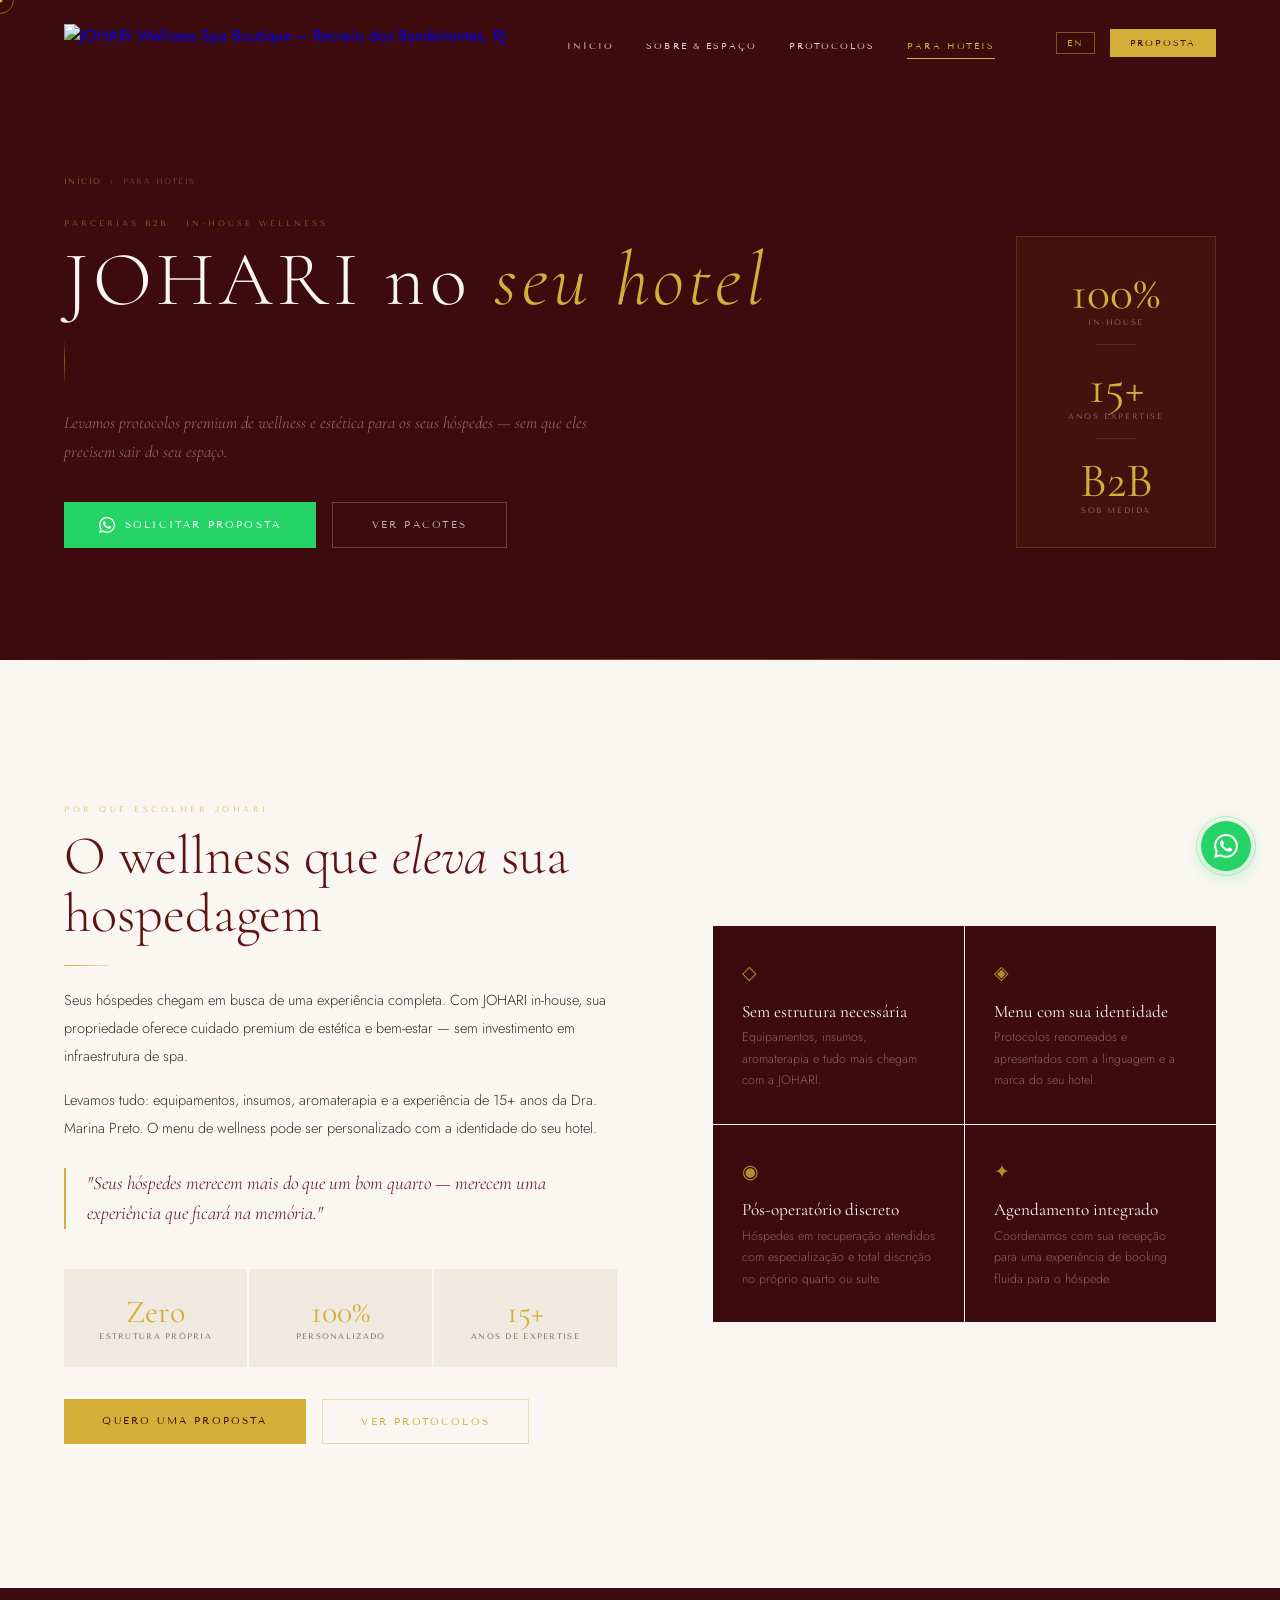
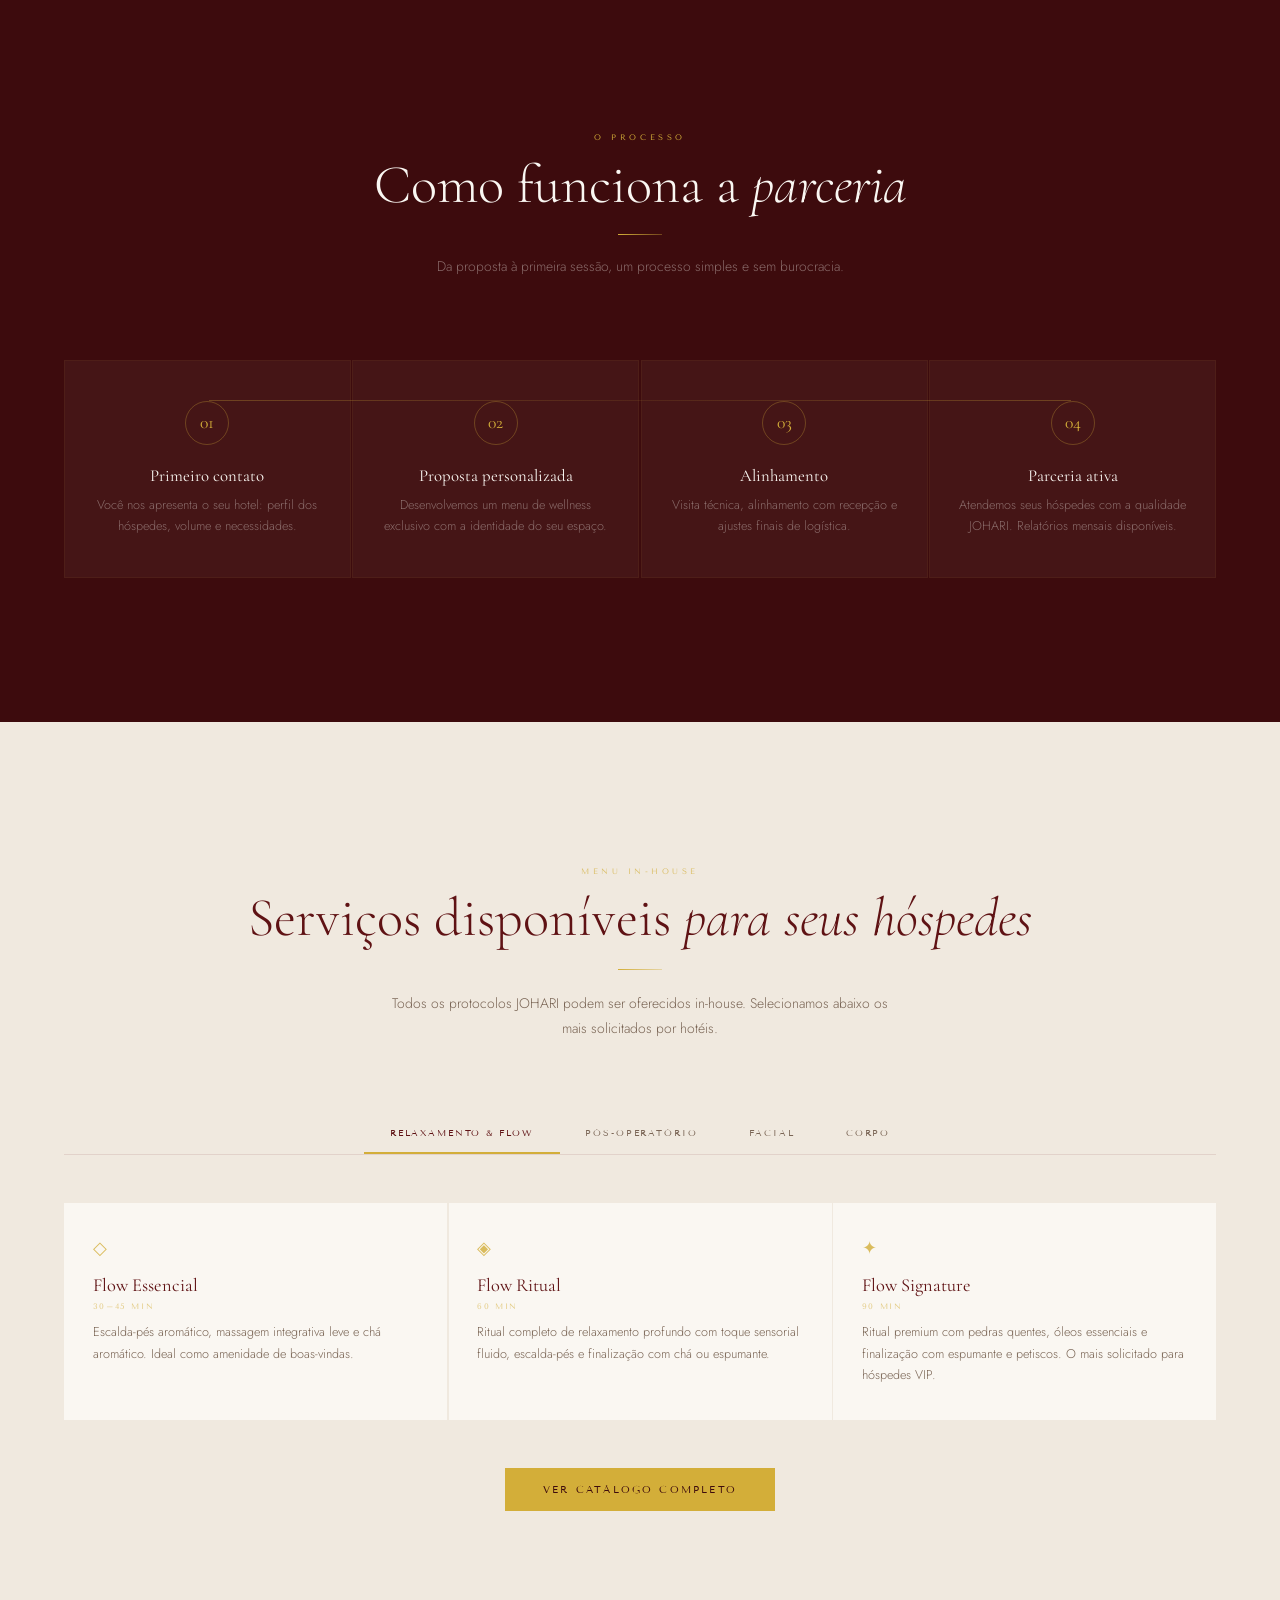
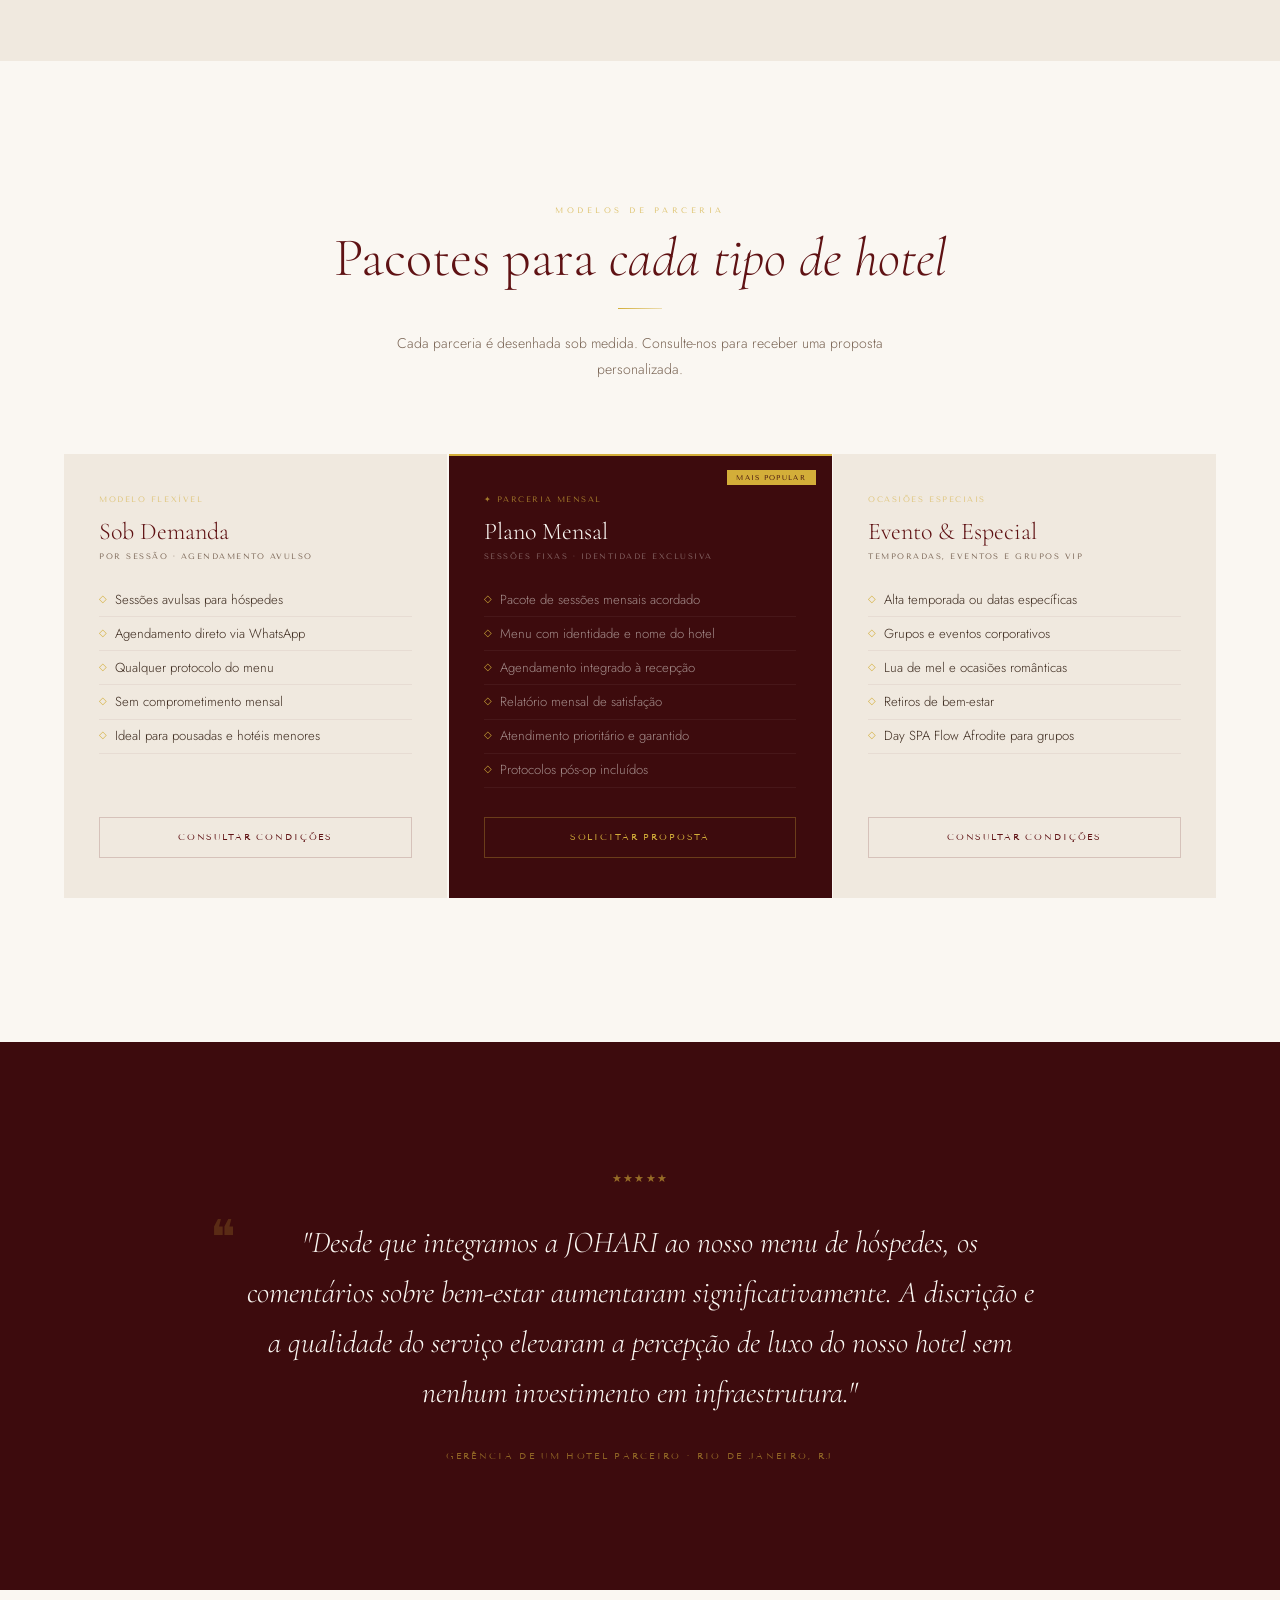
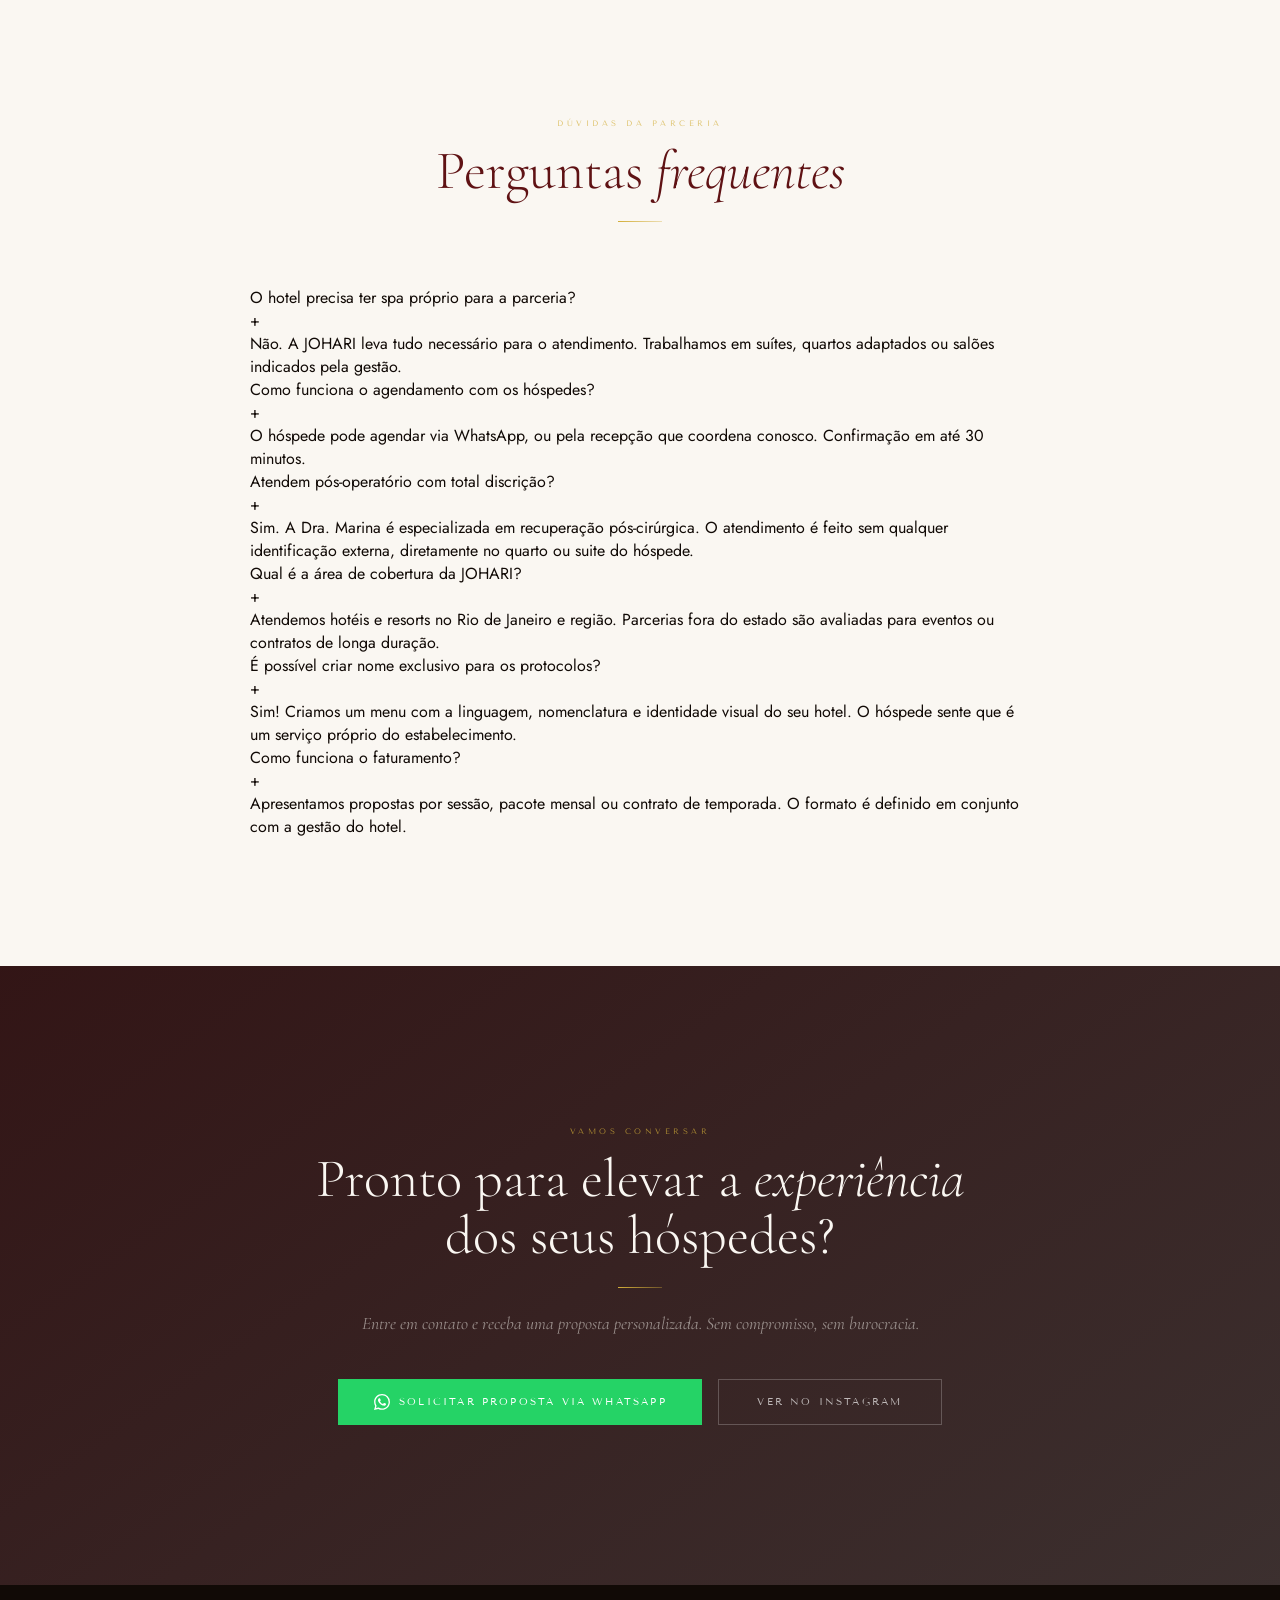
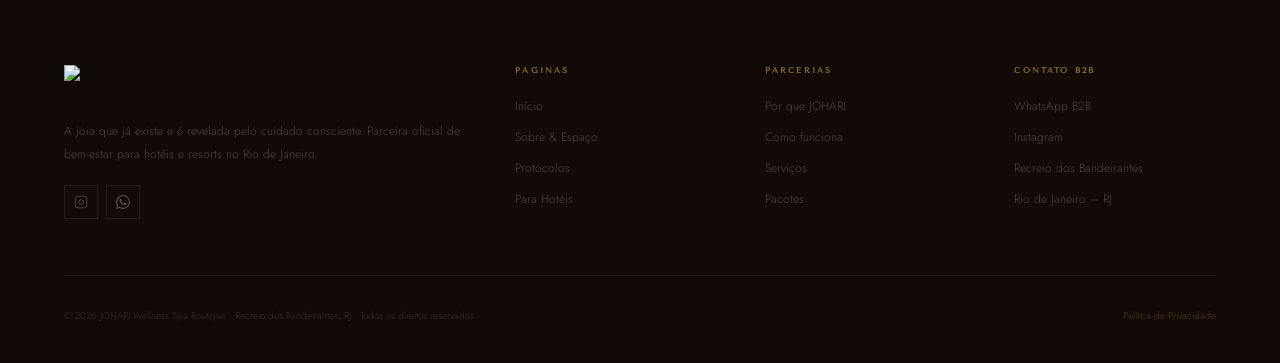
==== commit a6cf3af9: "Add files via upload" ====
--- a/hoteis.html
+++ b/hoteis.html
@@ -22,7 +22,7 @@
   <meta name="twitter:title" content="JOHARI Wellness | Spa In-House para Hotéis · RJ"/>
   <meta name="twitter:description" content="Protocolos premium de wellness levados ao seu hotel. Parceria B2B sob medida."/>
   <meta name="twitter:image" content="https://johariwellness.com.br/marina-preto.jpg"/>
-  <script type="application/ld+json">{"@context":"https://schema.org","@type":"Service","name":"JOHARI Wellness – Serviço In-House para Hotéis","description":"Serviço de spa e wellness in-house para hotéis boutique e resorts no Rio de Janeiro. Protocolos de massagem, estética, rituais sensoriais e pós-operatório levados ao seu estabelecimento.","provider":{"@type":"HealthAndBeautyBusiness","name":"JOHARI Wellness Spa Boutique","url":"https://johariwellness.com.br","telephone":"+5511953541023","address":{"@type":"PostalAddress","addressLocality":"Rio de Janeiro","addressRegion":"RJ","addressCountry":"BR","neighborhood":"Recreio dos Bandeirantes"}},"serviceType":"Wellness Spa In-House","areaServed":{"@type":"City","name":"Rio de Janeiro"},"audience":{"@type":"BusinessAudience","audienceType":"Hotels and Resorts"}}</script>
+  <script type="application/ld+json">{"@context":"https://schema.org","@type":"Service","name":"JOHARI Wellness – Serviço In-House para Hotéis","description":"Serviço de spa e wellness in-house para hotéis boutique e resorts no Rio de Janeiro. Protocolos de massagem, estética, rituais sensoriais e pós-operatório levados ao seu estabelecimento.","provider":{"@type":"HealthAndBeautyBusiness","name":"JOHARI Wellness Spa Boutique","url":"https://johariwellness.com.br","telephone":"+5521990334195","address":{"@type":"PostalAddress","addressLocality":"Rio de Janeiro","addressRegion":"RJ","addressCountry":"BR","neighborhood":"Recreio dos Bandeirantes"}},"serviceType":"Wellness Spa In-House","areaServed":{"@type":"City","name":"Rio de Janeiro"},"audience":{"@type":"BusinessAudience","audienceType":"Hotels and Resorts"}}</script>
   <link rel="preconnect" href="https://fonts.googleapis.com"/>
   <link rel="preconnect" href="https://fonts.gstatic.com" crossorigin/>
   <link href="https://fonts.googleapis.com/css2?family=Cormorant+Garamond:ital,wght@0,300;0,400;0,500;1,300;1,400&family=Tenor+Sans&family=Jost:wght@200;300;400;500&display=swap" rel="stylesheet"/>
@@ -45,10 +45,12 @@
   #proposta{padding:9rem 4rem;background:var(--CR)}
   .prop-w{max-width:1200px;margin:0 auto;display:grid;grid-template-columns:1.1fr 1fr;gap:6rem;align-items:center}
   .prop-left p{font-size:.91rem;font-weight:300;line-height:1.92;color:var(--TX);margin-bottom:1rem}
-  .prop-left .hl{font-family:'Cormorant Garamond',serif;font-size:1.18rem;font-style:italic;color:var(--B);line-height:1.62;border-left:2px solid var(--G);padding-left:1.3rem;margin:1.6rem 0}
+  .prop-left .hl{font-family:'Cormorant Garamond',serif;font-size:1.18rem;font-style:italic;color:var(--B);line-height:1.62;border-left:2px solid var(--G);padding-left:1.3rem;margin:1.6rem 0;position:relative}
+  .prop-left .hl::before{content:'';position:absolute;left:-1px;top:0;height:0;width:2px;background:var(--GL);transition:height .6s ease;opacity:0}
+  .prop-left .hl:hover::before{height:100%;opacity:1}
   .prop-nums{display:grid;grid-template-columns:repeat(3,1fr);gap:1.5px;margin-top:2.5rem}
   .pn{background:var(--BE);padding:1.6rem 1.4rem;text-align:center;border-top:2px solid transparent;transition:border-top-color .3s}
-  .pn:hover{border-top-color:var(--G)}
+  .pn:hover{border-top-color:var(--G);background:var(--SA)}
   .pn .n{font-family:'Cormorant Garamond',serif;font-size:2rem;color:var(--G);line-height:1}
   .pn .l{font-family:'Tenor Sans',sans-serif;font-size:.5rem;letter-spacing:.16em;text-transform:uppercase;color:var(--TM);margin-top:3px}
   .prop-visual{display:grid;grid-template-columns:1fr 1fr;gap:1.5px}
@@ -66,7 +68,8 @@
   .como-steps::before{content:'';position:absolute;top:2.5rem;left:calc(12.5% + 1px);right:calc(12.5% + 1px);height:1px;background:linear-gradient(to right,rgba(211,174,57,.3),rgba(211,174,57,.1),rgba(211,174,57,.3));pointer-events:none}
   .cs{background:rgba(255,255,255,.04);border:1px solid rgba(211,174,57,.06);padding:2.5rem 1.6rem;text-align:center;transition:background .35s,border-color .35s}
   .cs:hover{background:rgba(255,255,255,.08);border-color:rgba(211,174,57,.18)}
-  .cs-num{font-family:'Cormorant Garamond',serif;font-size:1.1rem;color:var(--G);width:44px;height:44px;border:1px solid rgba(211,174,57,.3);border-radius:50%;display:inline-flex;align-items:center;justify-content:center;margin:0 auto 1.3rem;line-height:1}
+  .cs-num{font-family:'Cormorant Garamond',serif;font-size:1.1rem;color:var(--G);width:44px;height:44px;border:1px solid rgba(211,174,57,.3);border-radius:50%;display:inline-flex;align-items:center;justify-content:center;margin:0 auto 1.3rem;line-height:1;transition:background .3s,border-color .3s}
+  .cs:hover .cs-num{background:rgba(211,174,57,.08);border-color:rgba(211,174,57,.55)}
   .cs h4{font-family:'Cormorant Garamond',serif;font-size:1.05rem;color:var(--CR);font-weight:400;margin-bottom:.45rem}
   .cs p{font-size:.79rem;font-weight:300;color:rgba(250,247,242,.38);line-height:1.72}
 
@@ -81,6 +84,8 @@
   .srv-panel.active{display:grid}
   .sc{background:var(--CR);padding:2rem 1.8rem;border-bottom:2px solid transparent;transition:all .35s}
   .sc:hover{border-bottom-color:var(--G);transform:translateY(-3px);box-shadow:0 10px 30px rgba(95,18,20,.07)}
+  .sc-ic{transition:transform .35s,opacity .35s}
+  .sc:hover .sc-ic{transform:scale(1.12);opacity:1}
   .sc-ic{font-size:1.1rem;color:var(--G);opacity:.8;display:block;margin-bottom:.85rem}
   .sc h3{font-family:'Cormorant Garamond',serif;font-size:1.15rem;color:var(--B);font-weight:400;margin-bottom:.3rem}
   .sc-dur{font-family:'Tenor Sans',sans-serif;font-size:.5rem;letter-spacing:.2em;text-transform:uppercase;color:rgba(211,174,57,.6);margin-bottom:.6rem;display:block}
@@ -94,6 +99,7 @@
   .pk{background:var(--BE);padding:2.5rem 2.2rem;display:flex;flex-direction:column;transition:all .35s;position:relative;overflow:hidden}
   .pk::before{content:'';position:absolute;top:0;left:0;right:0;height:2px;background:transparent;transition:background .4s}
   .pk:hover{transform:translateY(-4px);box-shadow:0 14px 36px rgba(95,18,20,.08)}
+  .pk:hover::before{background:rgba(211,174,57,.35)}
   .pk.destaque{background:var(--BD)}
   .pk.destaque::before{background:var(--G)}
   .pk-badge{font-family:'Tenor Sans',sans-serif;font-size:.48rem;letter-spacing:.2em;text-transform:uppercase;color:rgba(211,174,57,.6);margin-bottom:.8rem;display:block}
@@ -161,11 +167,11 @@
   <a href="sobre.html">Sobre &amp; Espaço</a>
   <a href="protocolos.html">Protocolos</a>
   <a href="hoteis.html">Para Hotéis</a>
-  <a href="https://wa.me/5511953541023" target="_blank" class="mm-wa">Agendar</a>
+  <a href="https://wa.me/5521990334195" target="_blank" class="mm-wa">Agendar</a>
 </div>
 
 <nav id="nav" class="on">
-  <div class="nl"><a href="index.html"><img src="https://raw.githubusercontent.com/highlevelvnc/johari/main/images/logo22.png" alt="JOHARI Wellness Spa Boutique – Recreio dos Bandeirantes, RJ"/></a></div>
+  <div class="nl"><a href="index.html"><img src="logo.png" alt="JOHARI Wellness Spa Boutique – Recreio dos Bandeirantes, RJ"/></a></div>
   <ul class="nlinks">
     <li><a href="index.html">Início</a></li>
     <li><a href="sobre.html">Sobre &amp; Espaço</a></li>
@@ -174,7 +180,7 @@
   </ul>
   <div class="nend">
     <button class="lbtn" id="lb">EN</button>
-    <a href="https://wa.me/5511953541023?text=Parceria%20Hotel" target="_blank" class="nwa" data-pt="Proposta" data-en="Proposal">Proposta</a>
+    <a href="https://wa.me/5521990334195?text=Parceria%20Hotel" target="_blank" class="nwa" data-pt="Proposta" data-en="Proposal">Proposta</a>
     <div class="hbg" id="hbg"><span></span><span></span><span></span></div>
   </div>
 </nav>
@@ -189,7 +195,7 @@
       <div class="ph-sep" style="margin:1.4rem 0"></div>
       <p class="ph-sub" style="text-align:left;max-width:560px;margin:0 0 2.2rem" data-pt="Levamos protocolos premium de wellness e estética para os seus hóspedes — sem que eles precisem sair do seu espaço." data-en="We bring premium wellness and aesthetic protocols to your guests — without them having to leave your property.">Levamos protocolos premium de wellness e estética para os seus hóspedes — sem que eles precisem sair do seu espaço.</p>
       <div style="display:flex;gap:1rem;flex-wrap:wrap">
-        <a href="https://wa.me/5511953541023?text=Olá!%20Tenho%20interesse%20em%20parceria%20JOHARI%20para%20hotel." target="_blank" class="ctah-wa">
+        <a href="https://wa.me/5521990334195?text=Olá!%20Tenho%20interesse%20em%20parceria%20JOHARI%20para%20hotel." target="_blank" class="ctah-wa">
           <svg viewBox="0 0 24 24"><path d="M17.472 14.382c-.297-.149-1.758-.867-2.03-.967-.273-.099-.471-.148-.67.15-.197.297-.767.966-.94 1.164-.173.199-.347.223-.644.075-.297-.15-1.255-.463-2.39-1.475-.883-.788-1.48-1.761-1.653-2.059-.173-.297-.018-.458.13-.606.134-.133.298-.347.446-.52.149-.174.198-.298.298-.497.099-.198.05-.371-.025-.52-.075-.149-.669-1.612-.916-2.207-.242-.579-.487-.5-.669-.51-.173-.008-.371-.01-.57-.01-.198 0-.52.074-.792.372-.272.297-1.04 1.016-1.04 2.479 0 1.462 1.065 2.875 1.213 3.074.149.198 2.096 3.2 5.077 4.487.709.306 1.262.489 1.694.625.712.227 1.36.195 1.871.118.571-.085 1.758-.719 2.006-1.413.248-.694.248-1.289.173-1.413-.074-.124-.272-.198-.57-.347m-5.421 7.403h-.004a9.87 9.87 0 01-5.031-1.378l-.361-.214-3.741.982.998-3.648-.235-.374a9.86 9.86 0 01-1.51-5.26c.001-5.45 4.436-9.884 9.888-9.884 2.64 0 5.122 1.03 6.988 2.898a9.825 9.825 0 012.893 6.994c-.003 5.45-4.437 9.884-9.885 9.884m8.413-18.297A11.815 11.815 0 0012.05 0C5.495 0 .16 5.335.157 11.892c0 2.096.547 4.142 1.588 5.945L.057 24l6.305-1.654a11.882 11.882 0 005.683 1.448h.005c6.554 0 11.89-5.335 11.893-11.893a11.821 11.821 0 00-3.48-8.413z"/></svg>
           <span data-pt="Solicitar Proposta" data-en="Request Proposal">Solicitar Proposta</span>
         </a>
@@ -222,7 +228,7 @@
         <div class="pn"><div class="n">15+</div><div class="l">anos de expertise</div></div>
       </div>
       <div style="margin-top:2rem;display:flex;gap:1rem;flex-wrap:wrap">
-        <a href="https://wa.me/5511953541023" target="_blank" class="bg">Quero uma Proposta</a>
+        <a href="https://wa.me/5521990334195" target="_blank" class="bg">Quero uma Proposta</a>
         <a href="protocolos.html" class="bo">Ver Protocolos</a>
       </div>
     </div>
@@ -284,9 +290,9 @@
       <div class="sc rv"><span class="sc-ic">◉</span><h3>Lumière Contour</h3><span class="sc-dur">60–75 min</span><p>Lifting, drenagem e radiofrequência para contorno facial redefinido com resultado imediato.</p></div>
     </div>
     <div class="srv-panel" id="panel-corpo">
-      <div class="sc rv"><span class="sc-ic">◇</span><h3>Neuro Reset Cell</h3><span class="sc-dur">60 min</span><p>Redução de celulite e ativação metabólica com Heccus e massagem neurointegrativa. Leveza e renovação.</p></div>
-      <div class="sc rv"><span class="sc-ic">◈</span><h3>Neuro Reset Firm</h3><span class="sc-dur">60–75 min</span><p>Tonificação e firmeza com radiofrequência, Heccus e massagem modeladora. Resultados duradouros.</p></div>
-      <div class="sc rv"><span class="sc-ic">◉</span><h3>Neuro Reset Detox</h3><span class="sc-dur">60–75 min</span><p>Ritual de desintoxicação corporal com Heccus, Endermo e óleos especiais. Leveza e fluidez.</p></div>
+      <div class="sc rv"><span class="sc-ic">◇</span><h3>Reset Cell</h3><span class="sc-dur">60 min</span><p>Redução de celulite e ativação metabólica com Heccus e massagem neurointegrativa. Leveza e renovação.</p></div>
+      <div class="sc rv"><span class="sc-ic">◈</span><h3>Reset Firm</h3><span class="sc-dur">60–75 min</span><p>Tonificação e firmeza com radiofrequência, Heccus e massagem modeladora. Resultados duradouros.</p></div>
+      <div class="sc rv"><span class="sc-ic">◉</span><h3>Reset Detox</h3><span class="sc-dur">60–75 min</span><p>Ritual de desintoxicação corporal com Heccus, Endermo e óleos especiais. Leveza e fluidez.</p></div>
     </div>
     <div class="rv" style="text-align:center;margin-top:3rem">
       <a href="protocolos.html" class="bg">Ver Catálogo Completo</a>
@@ -315,7 +321,7 @@
           <li>Sem comprometimento mensal</li>
           <li>Ideal para pousadas e hotéis menores</li>
         </ul>
-        <a href="https://wa.me/5511953541023" target="_blank" class="pk-cta">Consultar Condições</a>
+        <a href="https://wa.me/5521990334195" target="_blank" class="pk-cta">Consultar Condições</a>
       </div>
       <div class="pk destaque rv">
         <div class="pk-ribbon">Mais popular</div>
@@ -330,7 +336,7 @@
           <li>Atendimento prioritário e garantido</li>
           <li>Protocolos pós-op incluídos</li>
         </ul>
-        <a href="https://wa.me/5511953541023" target="_blank" class="pk-cta">Solicitar Proposta</a>
+        <a href="https://wa.me/5521990334195" target="_blank" class="pk-cta">Solicitar Proposta</a>
       </div>
       <div class="pk rv">
         <span class="pk-badge">Ocasiões Especiais</span>
@@ -343,7 +349,7 @@
           <li>Retiros de bem-estar</li>
           <li>Day SPA Flow Afrodite para grupos</li>
         </ul>
-        <a href="https://wa.me/5511953541023" target="_blank" class="pk-cta">Consultar Condições</a>
+        <a href="https://wa.me/5521990334195" target="_blank" class="pk-cta">Consultar Condições</a>
       </div>
     </div>
   </div>
@@ -385,7 +391,7 @@
     <div class="gl c"></div>
     <p>Entre em contato e receba uma proposta personalizada. Sem compromisso, sem burocracia.</p>
     <div class="ctah-btns">
-      <a href="https://wa.me/5511953541023?text=Olá!%20Tenho%20interesse%20em%20uma%20parceria%20JOHARI%20para%20o%20nosso%20hotel.%20Podemos%20conversar%3F" target="_blank" class="ctah-wa">
+      <a href="https://wa.me/5521990334195?text=Olá!%20Tenho%20interesse%20em%20uma%20parceria%20JOHARI%20para%20o%20nosso%20hotel.%20Podemos%20conversar%3F" target="_blank" class="ctah-wa">
         <svg viewBox="0 0 24 24"><path d="M17.472 14.382c-.297-.149-1.758-.867-2.03-.967-.273-.099-.471-.148-.67.15-.197.297-.767.966-.94 1.164-.173.199-.347.223-.644.075-.297-.15-1.255-.463-2.39-1.475-.883-.788-1.48-1.761-1.653-2.059-.173-.297-.018-.458.13-.606.134-.133.298-.347.446-.52.149-.174.198-.298.298-.497.099-.198.05-.371-.025-.52-.075-.149-.669-1.612-.916-2.207-.242-.579-.487-.5-.669-.51-.173-.008-.371-.01-.57-.01-.198 0-.52.074-.792.372-.272.297-1.04 1.016-1.04 2.479 0 1.462 1.065 2.875 1.213 3.074.149.198 2.096 3.2 5.077 4.487.709.306 1.262.489 1.694.625.712.227 1.36.195 1.871.118.571-.085 1.758-.719 2.006-1.413.248-.694.248-1.289.173-1.413-.074-.124-.272-.198-.57-.347m-5.421 7.403h-.004a9.87 9.87 0 01-5.031-1.378l-.361-.214-3.741.982.998-3.648-.235-.374a9.86 9.86 0 01-1.51-5.26c.001-5.45 4.436-9.884 9.888-9.884 2.64 0 5.122 1.03 6.988 2.898a9.825 9.825 0 012.893 6.994c-.003 5.45-4.437 9.884-9.885 9.884m8.413-18.297A11.815 11.815 0 0012.05 0C5.495 0 .16 5.335.157 11.892c0 2.096.547 4.142 1.588 5.945L.057 24l6.305-1.654a11.882 11.882 0 005.683 1.448h.005c6.554 0 11.89-5.335 11.893-11.893a11.821 11.821 0 00-3.48-8.413z"/></svg>
         Solicitar Proposta via WhatsApp
       </a>
@@ -396,15 +402,15 @@
 
 <footer>
   <div class="ft-g">
-    <div class="ft-b"><img src="https://raw.githubusercontent.com/highlevelvnc/johari/main/images/logo22.png" alt="JOHARI Wellness Spa Boutique"/><p>A joia que já existe e é revelada pelo cuidado consciente. Parceira oficial de bem-estar para hotéis e resorts no Rio de Janeiro.</p><div class="ft-social"><a href="https://www.instagram.com/johariconceitowellness" target="_blank" aria-label="Instagram"><svg width="14" height="14" viewBox="0 0 24 24" fill="none" stroke="currentColor" stroke-width="1.5"><rect x="2" y="2" width="20" height="20" rx="5"/><path d="M16 11.37A4 4 0 1 1 12.63 8 4 4 0 0 1 16 11.37z"/><line x1="17.5" y1="6.5" x2="17.51" y2="6.5"/></svg></a><a href="https://wa.me/5511953541023" target="_blank" aria-label="WhatsApp"><svg width="14" height="14" viewBox="0 0 24 24" fill="currentColor"><path d="M17.472 14.382c-.297-.149-1.758-.867-2.03-.967-.273-.099-.471-.148-.67.15-.197.297-.767.966-.94 1.164-.173.199-.347.223-.644.075-.297-.15-1.255-.463-2.39-1.475-.883-.788-1.48-1.761-1.653-2.059-.173-.297-.018-.458.13-.606.134-.133.298-.347.446-.52.149-.174.198-.298.298-.497.099-.198.05-.371-.025-.52-.075-.149-.669-1.612-.916-2.207-.242-.579-.487-.5-.669-.51-.173-.008-.371-.01-.57-.01-.198 0-.52.074-.792.372-.272.297-1.04 1.016-1.04 2.479 0 1.462 1.065 2.875 1.213 3.074.149.198 2.096 3.2 5.077 4.487.709.306 1.262.489 1.694.625.712.227 1.36.195 1.871.118.571-.085 1.758-.719 2.006-1.413.248-.694.248-1.289.173-1.413-.074-.124-.272-.198-.57-.347m-5.421 7.403h-.004a9.87 9.87 0 01-5.031-1.378l-.361-.214-3.741.982.998-3.648-.235-.374a9.86 9.86 0 01-1.51-5.26c.001-5.45 4.436-9.884 9.888-9.884 2.64 0 5.122 1.03 6.988 2.898a9.825 9.825 0 012.893 6.994c-.003 5.45-4.437 9.884-9.885 9.884m8.413-18.297A11.815 11.815 0 0012.05 0C5.495 0 .16 5.335.157 11.892c0 2.096.547 4.142 1.588 5.945L.057 24l6.305-1.654a11.882 11.882 0 005.683 1.448h.005c6.554 0 11.89-5.335 11.893-11.893a11.821 11.821 0 00-3.48-8.413z"/></svg></a></div></div>
+    <div class="ft-b"><img src="logo.png" alt="JOHARI Wellness Spa Boutique"/><p>A joia que já existe e é revelada pelo cuidado consciente. Parceira oficial de bem-estar para hotéis e resorts no Rio de Janeiro.</p><div class="ft-social"><a href="https://www.instagram.com/johariconceitowellness" target="_blank" aria-label="Instagram"><svg width="14" height="14" viewBox="0 0 24 24" fill="none" stroke="currentColor" stroke-width="1.5"><rect x="2" y="2" width="20" height="20" rx="5"/><path d="M16 11.37A4 4 0 1 1 12.63 8 4 4 0 0 1 16 11.37z"/><line x1="17.5" y1="6.5" x2="17.51" y2="6.5"/></svg></a><a href="https://wa.me/5521990334195" target="_blank" aria-label="WhatsApp"><svg width="14" height="14" viewBox="0 0 24 24" fill="currentColor"><path d="M17.472 14.382c-.297-.149-1.758-.867-2.03-.967-.273-.099-.471-.148-.67.15-.197.297-.767.966-.94 1.164-.173.199-.347.223-.644.075-.297-.15-1.255-.463-2.39-1.475-.883-.788-1.48-1.761-1.653-2.059-.173-.297-.018-.458.13-.606.134-.133.298-.347.446-.52.149-.174.198-.298.298-.497.099-.198.05-.371-.025-.52-.075-.149-.669-1.612-.916-2.207-.242-.579-.487-.5-.669-.51-.173-.008-.371-.01-.57-.01-.198 0-.52.074-.792.372-.272.297-1.04 1.016-1.04 2.479 0 1.462 1.065 2.875 1.213 3.074.149.198 2.096 3.2 5.077 4.487.709.306 1.262.489 1.694.625.712.227 1.36.195 1.871.118.571-.085 1.758-.719 2.006-1.413.248-.694.248-1.289.173-1.413-.074-.124-.272-.198-.57-.347m-5.421 7.403h-.004a9.87 9.87 0 01-5.031-1.378l-.361-.214-3.741.982.998-3.648-.235-.374a9.86 9.86 0 01-1.51-5.26c.001-5.45 4.436-9.884 9.888-9.884 2.64 0 5.122 1.03 6.988 2.898a9.825 9.825 0 012.893 6.994c-.003 5.45-4.437 9.884-9.885 9.884m8.413-18.297A11.815 11.815 0 0012.05 0C5.495 0 .16 5.335.157 11.892c0 2.096.547 4.142 1.588 5.945L.057 24l6.305-1.654a11.882 11.882 0 005.683 1.448h.005c6.554 0 11.89-5.335 11.893-11.893a11.821 11.821 0 00-3.48-8.413z"/></svg></a></div></div>
     <div class="ft-c"><h5>Páginas</h5><ul><li><a href="index.html">Início</a></li><li><a href="sobre.html">Sobre &amp; Espaço</a></li><li><a href="protocolos.html">Protocolos</a></li><li><a href="hoteis.html">Para Hotéis</a></li></ul></div>
     <div class="ft-c"><h5>Parcerias</h5><ul><li><a href="#proposta">Por que JOHARI</a></li><li><a href="#como">Como funciona</a></li><li><a href="#servicos">Serviços</a></li><li><a href="#pacotes">Pacotes</a></li></ul></div>
-    <div class="ft-c"><h5>Contato B2B</h5><ul><li><a href="https://wa.me/5511953541023?text=Parceria%20Hotel" target="_blank">WhatsApp B2B</a></li><li><a href="https://www.instagram.com/johariconceitowellness" target="_blank">Instagram</a></li><li><span>Recreio dos Bandeirantes</span></li><li><span>Rio de Janeiro – RJ</span></li></ul></div>
+    <div class="ft-c"><h5>Contato B2B</h5><ul><li><a href="https://wa.me/5521990334195?text=Parceria%20Hotel" target="_blank">WhatsApp B2B</a></li><li><a href="https://www.instagram.com/johariconceitowellness" target="_blank">Instagram</a></li><li><span>Recreio dos Bandeirantes</span></li><li><span>Rio de Janeiro – RJ</span></li></ul></div>
   </div>
   <div class="ft-bt"><p>© 2026 JOHARI Wellness Spa Boutique · Recreio dos Bandeirantes, RJ · Todos os direitos reservados.</p><a href="sobre.html">Política de Privacidade</a></div>
 </footer>
 
-<div class="wf"><div class="wt">Parceria para hotéis</div><a href="https://wa.me/5511953541023?text=Parceria%20Hotel" target="_blank" class="wb" aria-label="WhatsApp JOHARI"><svg viewBox="0 0 24 24"><path d="M17.472 14.382c-.297-.149-1.758-.867-2.03-.967-.273-.099-.471-.148-.67.15-.197.297-.767.966-.94 1.164-.173.199-.347.223-.644.075-.297-.15-1.255-.463-2.39-1.475-.883-.788-1.48-1.761-1.653-2.059-.173-.297-.018-.458.13-.606.134-.133.298-.347.446-.52.149-.174.198-.298.298-.497.099-.198.05-.371-.025-.52-.075-.149-.669-1.612-.916-2.207-.242-.579-.487-.5-.669-.51-.173-.008-.371-.01-.57-.01-.198 0-.52.074-.792.372-.272.297-1.04 1.016-1.04 2.479 0 1.462 1.065 2.875 1.213 3.074.149.198 2.096 3.2 5.077 4.487.709.306 1.262.489 1.694.625.712.227 1.36.195 1.871.118.571-.085 1.758-.719 2.006-1.413.248-.694.248-1.289.173-1.413-.074-.124-.272-.198-.57-.347m-5.421 7.403h-.004a9.87 9.87 0 01-5.031-1.378l-.361-.214-3.741.982.998-3.648-.235-.374a9.86 9.86 0 01-1.51-5.26c.001-5.45 4.436-9.884 9.888-9.884 2.64 0 5.122 1.03 6.988 2.898a9.825 9.825 0 012.893 6.994c-.003 5.45-4.437 9.884-9.885 9.884m8.413-18.297A11.815 11.815 0 0012.05 0C5.495 0 .16 5.335.157 11.892c0 2.096.547 4.142 1.588 5.945L.057 24l6.305-1.654a11.882 11.882 0 005.683 1.448h.005c6.554 0 11.89-5.335 11.893-11.893a11.821 11.821 0 00-3.48-8.413z"/></svg></a></div>
+<div class="wf"><div class="wt">Parceria para hotéis</div><a href="https://wa.me/5521990334195?text=Parceria%20Hotel" target="_blank" class="wb" aria-label="WhatsApp JOHARI"><svg viewBox="0 0 24 24"><path d="M17.472 14.382c-.297-.149-1.758-.867-2.03-.967-.273-.099-.471-.148-.67.15-.197.297-.767.966-.94 1.164-.173.199-.347.223-.644.075-.297-.15-1.255-.463-2.39-1.475-.883-.788-1.48-1.761-1.653-2.059-.173-.297-.018-.458.13-.606.134-.133.298-.347.446-.52.149-.174.198-.298.298-.497.099-.198.05-.371-.025-.52-.075-.149-.669-1.612-.916-2.207-.242-.579-.487-.5-.669-.51-.173-.008-.371-.01-.57-.01-.198 0-.52.074-.792.372-.272.297-1.04 1.016-1.04 2.479 0 1.462 1.065 2.875 1.213 3.074.149.198 2.096 3.2 5.077 4.487.709.306 1.262.489 1.694.625.712.227 1.36.195 1.871.118.571-.085 1.758-.719 2.006-1.413.248-.694.248-1.289.173-1.413-.074-.124-.272-.198-.57-.347m-5.421 7.403h-.004a9.87 9.87 0 01-5.031-1.378l-.361-.214-3.741.982.998-3.648-.235-.374a9.86 9.86 0 01-1.51-5.26c.001-5.45 4.436-9.884 9.888-9.884 2.64 0 5.122 1.03 6.988 2.898a9.825 9.825 0 012.893 6.994c-.003 5.45-4.437 9.884-9.885 9.884m8.413-18.297A11.815 11.815 0 0012.05 0C5.495 0 .16 5.335.157 11.892c0 2.096.547 4.142 1.588 5.945L.057 24l6.305-1.654a11.882 11.882 0 005.683 1.448h.005c6.554 0 11.89-5.335 11.893-11.893a11.821 11.821 0 00-3.48-8.413z"/></svg></a></div>
 
 <script src="johari.js"></script>
 <script>
--- a/johari.css
+++ b/johari.css
@@ -19,13 +19,13 @@
 a{text-decoration:none}
 
 /* LOADER */
-#ld{position:fixed;inset:0;z-index:9999;background:var(--BD);display:flex;flex-direction:column;align-items:center;justify-content:center;gap:2rem;transition:opacity .9s ease .3s,visibility .9s ease .3s}
+#ld{position:fixed;inset:0;z-index:9999;background:linear-gradient(160deg,var(--BD) 0%,var(--IN) 100%);display:flex;flex-direction:column;align-items:center;justify-content:center;gap:2.2rem;transition:opacity 1s ease .3s,visibility 1s ease .3s}
 #ld.out{opacity:0;visibility:hidden;pointer-events:none}
-.ld-logo{width:96px;opacity:0;animation:fup .9s ease .4s forwards}
-.ld-bar{width:0;height:1px;background:var(--G);animation:grow 1.6s ease .9s forwards}
-.ld-lbl{font-family:var(--FONT-TITLE);font-size:.56rem;letter-spacing:.44em;text-transform:uppercase;color:rgba(211,174,57,.6);opacity:0;animation:fup .7s ease 1.3s forwards}
-@keyframes fup{from{opacity:0;transform:translateY(12px)}to{opacity:1;transform:none}}
-@keyframes grow{to{width:140px}}
+.ld-logo{width:116px;opacity:0;animation:fup .9s ease .4s forwards;filter:drop-shadow(0 0 20px rgba(211,174,57,.18))}
+.ld-bar{width:0;height:1px;background:linear-gradient(to right,transparent,var(--G),var(--GL),var(--G));box-shadow:0 0 10px rgba(211,174,57,.4);animation:grow 1.8s cubic-bezier(.4,0,.2,1) .95s forwards}
+.ld-lbl{font-family:var(--FONT-TITLE);font-size:.48rem;letter-spacing:.52em;text-transform:uppercase;color:rgba(211,174,57,.52);opacity:0;animation:fup .7s ease 1.5s forwards}
+@keyframes fup{from{opacity:0;transform:translateY(10px)}to{opacity:1;transform:none}}
+@keyframes grow{to{width:210px}}
 
 /* CURSOR */
 #cd,#cr{position:fixed;pointer-events:none;z-index:9990;transform:translate(-50%,-50%);border-radius:50%;transition:width .22s,height .22s}
@@ -33,35 +33,40 @@
 #cr{width:28px;height:28px;border:1px solid rgba(211,174,57,.5)}
 
 /* NAV */
-#nav{position:fixed;top:0;left:0;right:0;z-index:900;padding:1.5rem 4rem;display:flex;align-items:center;justify-content:space-between;transition:padding var(--T),background var(--T)}
-#nav.on{padding:.9rem 4rem;background:rgba(250,247,242,.96);backdrop-filter:blur(20px);border-bottom:1px solid rgba(211,174,57,.1);box-shadow:0 2px 28px rgba(0,0,0,.05)}
-.nl img{height:40px;transition:height var(--T)}
-#nav.on .nl img{height:32px}
+#nav{position:fixed;top:0;left:0;right:0;z-index:900;padding:1.5rem 4rem;display:flex;align-items:center;justify-content:space-between;transition:padding var(--T),background var(--T),box-shadow var(--T)}
+#nav.on{padding:.9rem 4rem;background:rgba(250,247,242,.97);backdrop-filter:blur(24px);-webkit-backdrop-filter:blur(24px);border-bottom:1px solid rgba(211,174,57,.09);box-shadow:0 1px 0 rgba(211,174,57,.05),0 4px 32px rgba(0,0,0,.06)}
+.nl img{height:38px;transition:height var(--T)}
+#nav.on .nl img{height:30px}
 .nlinks{display:flex;gap:2rem;list-style:none;align-items:center}
-.nlinks a{font-family:var(--FONT-TITLE);font-size:.6rem;letter-spacing:.2em;text-transform:uppercase;color:rgba(255,255,255,.85);transition:color .3s;position:relative;padding:.2rem 0}
-.nlinks a::after{content:'';position:absolute;bottom:-2px;left:0;width:0;height:1px;background:var(--G);transition:width .35s}
+.nlinks a{font-family:var(--FONT-TITLE);font-size:.58rem;letter-spacing:.22em;text-transform:uppercase;color:rgba(255,255,255,.82);transition:color .3s;position:relative;padding:.25rem 0}
+.nlinks a::after{content:'';position:absolute;bottom:-3px;left:0;width:0;height:1px;background:var(--G);transition:width .38s cubic-bezier(.25,.46,.45,.94)}
 .nlinks a:hover::after,.nlinks a.active::after{width:100%}
 #nav.on .nlinks a{color:var(--TX)}
 .nlinks a:hover,.nlinks a.active{color:var(--G)!important}
-.nend{display:flex;align-items:center;gap:1rem}
-.lbtn{font-family:var(--FONT-TITLE);font-size:.56rem;letter-spacing:.2em;border:1px solid rgba(211,174,57,.5);color:var(--G);background:transparent;padding:.26rem .62rem;cursor:pointer;transition:all .3s}
+.nend{display:flex;align-items:center;gap:.9rem}
+.lbtn{font-family:var(--FONT-TITLE);font-size:.54rem;letter-spacing:.2em;border:1px solid rgba(211,174,57,.45);color:var(--G);background:transparent;padding:.26rem .65rem;cursor:pointer;transition:all .3s}
 .lbtn:hover{background:var(--G);color:var(--BD)}
-.nwa{font-family:var(--FONT-TITLE);font-size:.58rem;letter-spacing:.2em;text-transform:uppercase;background:var(--G);color:var(--BD);padding:.55rem 1.3rem;font-weight:500;transition:all .3s}
+.nwa{font-family:var(--FONT-TITLE);font-size:.56rem;letter-spacing:.2em;text-transform:uppercase;background:var(--G);color:var(--BD);padding:.52rem 1.25rem;font-weight:500;transition:background .3s,transform .3s;white-space:nowrap}
 .nwa:hover{background:var(--GL);transform:translateY(-1px)}
 .hbg{display:none;flex-direction:column;gap:5px;cursor:pointer;padding:.4rem 0}
-.hbg span{width:22px;height:1px;background:#fff;transition:all .3s}
+.hbg span{width:22px;height:1px;background:rgba(255,255,255,.85);transition:all .3s}
 #nav.on .hbg span{background:var(--IN)}
 .hbg.open span:nth-child(1){transform:rotate(45deg) translate(4px,4px)}
 .hbg.open span:nth-child(2){opacity:0;transform:scaleX(0)}
 .hbg.open span:nth-child(3){transform:rotate(-45deg) translate(4px,-4px)}
 
 /* MOBILE MENU */
-#mm{display:none;position:fixed;inset:0;z-index:850;background:var(--BD);flex-direction:column;align-items:center;justify-content:center;gap:1.5rem}
+#mm{display:none;position:fixed;inset:0;z-index:850;background:linear-gradient(165deg,var(--BD) 0%,#150305 100%);flex-direction:column;align-items:center;justify-content:center;gap:1.6rem}
 #mm.open{display:flex}
-#mc{position:absolute;top:1.3rem;right:1.6rem;font-size:1.4rem;color:var(--G);background:none;border:none;cursor:pointer}
-#mm a{font-family:var(--FONT-SERIF);font-size:2rem;color:var(--CR);transition:color .3s;letter-spacing:.05em}
+#mc{position:absolute;top:1.4rem;right:1.6rem;font-size:1rem;color:rgba(211,174,57,.65);background:none;border:1px solid rgba(211,174,57,.2);width:36px;height:36px;display:flex;align-items:center;justify-content:center;cursor:pointer;transition:all .3s;line-height:1;padding:0}
+#mc:hover{color:var(--G);border-color:rgba(211,174,57,.5);background:rgba(211,174,57,.06)}
+#mm a{font-family:var(--FONT-SERIF);font-size:1.85rem;font-weight:300;color:rgba(250,247,242,.72);transition:color .3s;letter-spacing:.06em;position:relative}
+#mm a::after{content:'';position:absolute;bottom:-2px;left:0;width:0;height:1px;background:var(--G);transition:width .38s ease}
 #mm a:hover{color:var(--G)}
-#mm .mm-wa{background:var(--G);color:var(--BD)!important;font-family:var(--FONT-TITLE);font-size:.65rem;letter-spacing:.22em;text-transform:uppercase;padding:.75rem 2rem;margin-top:.5rem}
+#mm a:hover::after{width:100%}
+#mm .mm-wa{background:var(--G);color:var(--BD)!important;font-family:var(--FONT-TITLE);font-size:.6rem;letter-spacing:.24em;text-transform:uppercase;padding:.78rem 2.2rem;margin-top:.6rem;transition:background .3s}
+#mm .mm-wa:hover{background:var(--GL)}
+#mm .mm-wa::after{display:none}
 
 /* BREADCRUMB */
 .breadcrumb{max-width:1200px;margin:0 auto;padding:0 4rem;display:flex;align-items:center;gap:.5rem;font-family:var(--FONT-TITLE);font-size:.52rem;letter-spacing:.18em;text-transform:uppercase;color:rgba(250,247,242,.35)}
@@ -70,56 +75,60 @@
 .breadcrumb span{color:rgba(250,247,242,.25)}
 
 /* PAGE HERO (inner pages) */
-.page-hero{padding:10rem 4rem 6rem;background:var(--BD);position:relative;overflow:hidden;text-align:center}
-.page-hero::before{content:'';position:absolute;inset:0;background:url('https://images.unsplash.com/photo-1600334129128-685c5582fd35?w=1600&q=70')center/cover no-repeat;opacity:.12;filter:saturate(0)}
-.page-hero::after{content:'';position:absolute;bottom:0;left:0;right:0;height:1px;background:linear-gradient(to right,transparent,var(--G),transparent)}
-.ph-badge{font-family:var(--FONT-TITLE);font-size:.52rem;letter-spacing:.32em;text-transform:uppercase;color:rgba(211,174,57,.55);display:block;margin-bottom:.8rem;position:relative}
-.ph-title{font-family:var(--FONT-SERIF);font-size:clamp(2.8rem,6vw,5rem);font-weight:300;color:var(--CR);line-height:1;letter-spacing:.06em;position:relative}
+.page-hero{padding:10rem 4rem 6.5rem;background:var(--BD);position:relative;overflow:hidden;text-align:center}
+.page-hero::before{content:'';position:absolute;inset:0;background:url('https://images.unsplash.com/photo-1600334129128-685c5582fd35?w=1600&q=70')center/cover no-repeat;opacity:.08;filter:saturate(0) brightness(.85)}
+.page-hero::after{content:'';position:absolute;bottom:0;left:0;right:0;height:1px;background:linear-gradient(to right,transparent,rgba(211,174,57,.38),transparent)}
+.ph-badge{font-family:var(--FONT-TITLE);font-size:.5rem;letter-spacing:.38em;text-transform:uppercase;color:rgba(211,174,57,.5);display:block;margin-bottom:1rem;position:relative}
+.ph-title{font-family:var(--FONT-SERIF);font-size:clamp(2.8rem,6vw,4.8rem);font-weight:300;color:var(--CR);line-height:.95;letter-spacing:.06em;position:relative}
 .ph-title em{font-style:italic;color:var(--G)}
-.ph-sep{width:1px;height:50px;background:linear-gradient(to bottom,transparent,var(--G),transparent);margin:1.5rem auto;position:relative}
-.ph-sub{font-family:var(--FONT-SERIF);font-size:1.1rem;font-style:italic;font-weight:300;color:rgba(250,247,242,.5);position:relative;max-width:540px;margin:0 auto;line-height:1.7}
+.ph-sep{width:1px;height:46px;background:linear-gradient(to bottom,transparent,rgba(211,174,57,.5),transparent);margin:1.6rem auto;position:relative}
+.ph-sub{font-family:var(--FONT-SERIF);font-size:1.05rem;font-style:italic;font-weight:300;color:rgba(250,247,242,.44);position:relative;max-width:520px;margin:0 auto;line-height:1.75}
 
 /* SHARED BUTTONS */
-.bg{font-family:var(--FONT-TITLE);font-size:.63rem;letter-spacing:.22em;text-transform:uppercase;background:var(--G);color:var(--BD);padding:.95rem 2.4rem;font-weight:500;transition:all .35s;display:inline-block;border:none;cursor:pointer}
-.bg:hover{background:var(--GL);transform:translateY(-2px);box-shadow:0 8px 22px rgba(211,174,57,.28)}
-.bo{font-family:var(--FONT-TITLE);font-size:.63rem;letter-spacing:.22em;text-transform:uppercase;background:transparent;padding:.95rem 2.4rem;border:1px solid rgba(211,174,57,.4);color:var(--G);transition:all .35s;display:inline-block}
-.bo:hover{border-color:var(--G);background:rgba(211,174,57,.06);transform:translateY(-2px)}
-.bo-w{color:rgba(255,255,255,.7);border-color:rgba(255,255,255,.25)}
-.bo-w:hover{border-color:var(--G);color:var(--G)}
+.bg{font-family:var(--FONT-TITLE);font-size:.62rem;letter-spacing:.22em;text-transform:uppercase;background:var(--G);color:var(--BD);padding:.95rem 2.4rem;font-weight:500;transition:background .35s,transform .35s,box-shadow .35s;display:inline-block;border:none;cursor:pointer;position:relative;overflow:hidden}
+.bg::after{content:'';position:absolute;inset:0;background:linear-gradient(105deg,transparent 30%,rgba(255,255,255,.18) 50%,transparent 70%);transform:translateX(-120%);transition:transform .55s ease}
+.bg:hover::after{transform:translateX(120%)}
+.bg:hover{background:var(--GL);transform:translateY(-2px);box-shadow:0 8px 28px rgba(211,174,57,.28)}
+.bo{font-family:var(--FONT-TITLE);font-size:.62rem;letter-spacing:.22em;text-transform:uppercase;background:transparent;padding:.95rem 2.4rem;border:1px solid rgba(211,174,57,.38);color:var(--G);transition:all .35s;display:inline-block;cursor:pointer}
+.bo:hover{border-color:var(--G);background:rgba(211,174,57,.07);transform:translateY(-2px);box-shadow:0 6px 20px rgba(211,174,57,.1)}
+.bo-w{color:rgba(255,255,255,.68);border-color:rgba(255,255,255,.22)}
+.bo-w:hover{border-color:rgba(211,174,57,.6);color:var(--G)}
 
 /* SHARED TYPOGRAPHY */
-.ey{font-family:var(--FONT-TITLE);font-size:.56rem;letter-spacing:.4em;text-transform:uppercase;color:var(--G);display:block;margin-bottom:.7rem}
-.st{font-family:var(--FONT-SERIF);font-size:clamp(2rem,4.5vw,3.4rem);font-weight:300;line-height:1.1;color:var(--B)}
+.ey{font-family:var(--FONT-TITLE);font-size:.5rem;letter-spacing:.44em;text-transform:uppercase;color:rgba(211,174,57,.72);display:block;margin-bottom:.9rem}
+.st{font-family:var(--FONT-SERIF);font-size:clamp(2rem,4.5vw,3.4rem);font-weight:300;line-height:1.06;color:var(--B)}
 .st em{font-style:italic}
-.gl{width:50px;height:1px;background:var(--G);margin:1.2rem 0}
-.gl.c{margin:1.2rem auto}
-.rv{opacity:0;transform:translateY(30px)}
+.gl{width:44px;height:1px;background:linear-gradient(to right,var(--G),rgba(211,174,57,.35));margin:1.3rem 0}
+.gl.c{margin:1.3rem auto}
+.rv{opacity:0;transform:translateY(22px)}
 
 /* FOOTER */
-footer{background:var(--IN);padding:4.5rem 4rem 2.5rem}
-.ft-g{max-width:1200px;margin:0 auto;display:grid;grid-template-columns:2fr 1fr 1fr 1fr;gap:3rem;padding-bottom:3rem;border-bottom:1px solid rgba(255,255,255,.05)}
-.ft-b img{height:36px;margin-bottom:1rem;filter:brightness(1)}
-.ft-b p{font-size:.76rem;font-weight:300;color:rgba(255,255,255,.28);line-height:1.85;margin-bottom:1.2rem}
-.ft-b .ft-social{display:flex;gap:.6rem;margin-top:1rem}
-.ft-b .ft-social a{width:32px;height:32px;border:1px solid rgba(255,255,255,.07);display:flex;align-items:center;justify-content:center;color:rgba(255,255,255,.28);transition:all .3s}
-.ft-b .ft-social a:hover{border-color:var(--G);color:var(--G)}
-.ft-c h5{font-family:var(--FONT-TITLE);font-size:.55rem;letter-spacing:.24em;text-transform:uppercase;color:var(--G);margin-bottom:1rem}
+footer{background:var(--IN);padding:5rem 4rem 2.5rem}
+.ft-g{max-width:1200px;margin:0 auto;display:grid;grid-template-columns:2fr 1fr 1fr 1fr;gap:3rem;padding-bottom:3.5rem;border-bottom:1px solid rgba(211,174,57,.07)}
+.ft-b img{height:34px;margin-bottom:1.3rem;filter:brightness(1)}
+.ft-b p{font-size:.75rem;font-weight:300;color:rgba(255,255,255,.25);line-height:1.9;margin-bottom:1.2rem}
+.ft-b .ft-social{display:flex;gap:.5rem;margin-top:1rem}
+.ft-b .ft-social a{width:34px;height:34px;border:1px solid rgba(255,255,255,.08);display:flex;align-items:center;justify-content:center;color:rgba(255,255,255,.28);transition:all .3s}
+.ft-b .ft-social a:hover{border-color:var(--G);color:var(--G);background:rgba(211,174,57,.07);transform:translateY(-2px)}
+.ft-c h5{font-family:var(--FONT-TITLE);font-size:.52rem;letter-spacing:.26em;text-transform:uppercase;color:rgba(211,174,57,.65);margin-bottom:1.1rem}
 .ft-c ul{list-style:none}
-.ft-c li{margin-bottom:.45rem}
-.ft-c a{font-size:.76rem;font-weight:300;color:rgba(255,255,255,.28);transition:color .3s}
+.ft-c li{margin-bottom:.5rem}
+.ft-c a{font-size:.75rem;font-weight:300;color:rgba(255,255,255,.25);transition:color .3s}
 .ft-c a:hover{color:var(--G)}
-.ft-c span,.ft-c p{font-size:.76rem;font-weight:300;color:rgba(255,255,255,.28)}
+.ft-c span,.ft-c p{font-size:.75rem;font-weight:300;color:rgba(255,255,255,.25)}
 .ft-bt{max-width:1200px;margin:0 auto;padding-top:2rem;display:flex;justify-content:space-between;align-items:center;flex-wrap:wrap;gap:1rem}
-.ft-bt p{font-size:.65rem;font-weight:300;color:rgba(255,255,255,.16)}
-.ft-bt a{font-size:.65rem;font-weight:300;color:rgba(211,174,57,.35);transition:color .3s}
+.ft-bt p{font-size:.62rem;font-weight:300;color:rgba(255,255,255,.14)}
+.ft-bt a{font-size:.62rem;font-weight:300;color:rgba(211,174,57,.32);transition:color .3s}
 .ft-bt a:hover{color:var(--G)}
 
 /* WA FLOAT */
 .wf{position:fixed;bottom:1.8rem;right:1.8rem;z-index:800;display:flex;flex-direction:column;align-items:flex-end;gap:.35rem}
-.wt{background:var(--WH);color:var(--TX);padding:.36rem .78rem;font-size:.7rem;font-weight:300;border-left:2px solid var(--G);box-shadow:0 4px 14px rgba(0,0,0,.1);opacity:0;transform:translateX(7px);transition:all .3s;white-space:nowrap;pointer-events:none}
+.wt{background:var(--WH);color:var(--TX);padding:.38rem .84rem;font-size:.67rem;font-weight:300;letter-spacing:.02em;border-left:2px solid var(--G);box-shadow:0 4px 16px rgba(0,0,0,.1);opacity:0;transform:translateX(8px);transition:all .3s;white-space:nowrap;pointer-events:none}
 .wf:hover .wt{opacity:1;transform:none}
-.wb{width:50px;height:50px;border-radius:50%;background:#25D366;display:flex;align-items:center;justify-content:center;box-shadow:0 4px 18px rgba(37,211,102,.36);transition:all .3s}
-.wb:hover{transform:scale(1.1);box-shadow:0 6px 26px rgba(37,211,102,.52)}
+.wb{width:50px;height:50px;border-radius:50%;background:#25D366;display:flex;align-items:center;justify-content:center;box-shadow:0 4px 18px rgba(37,211,102,.35);transition:transform .3s,box-shadow .3s;position:relative}
+.wb::before{content:'';position:absolute;inset:-5px;border-radius:50%;border:1px solid rgba(37,211,102,.28);animation:wapulse 2.6s ease-in-out infinite;pointer-events:none}
+@keyframes wapulse{0%,100%{opacity:.75;transform:scale(1)}60%{opacity:0;transform:scale(1.55)}}
+.wb:hover{transform:scale(1.08);box-shadow:0 6px 26px rgba(37,211,102,.5)}
 .wb svg{width:24px;height:24px;fill:#fff}
 
 /* RESPONSIVE NAV */
@@ -127,20 +136,22 @@
   #nav{padding:1.1rem 2rem}
   #nav.on{padding:.8rem 2rem}
   .nlinks{gap:1.4rem}
-  .nlinks a{font-size:.56rem}
+  .nlinks a{font-size:.54rem}
 }
 @media(max-width:768px){
   #nav{padding:1rem 1.5rem}
   #nav.on{padding:.8rem 1.5rem}
   .nlinks,.nwa{display:none}
   .hbg{display:flex}
-  footer{padding:4rem 1.5rem 2rem}
+  footer{padding:4.5rem 1.5rem 2.5rem}
   .ft-g{grid-template-columns:1fr 1fr;gap:2rem}
-  .page-hero{padding:8rem 1.5rem 4rem}
+  .page-hero{padding:8rem 1.5rem 4.5rem}
   .breadcrumb{padding:0 1.5rem}
+  .wf{bottom:1.4rem;right:1.4rem}
 }
 @media(max-width:480px){
   .ft-g{grid-template-columns:1fr}
+  .ph-title{font-size:clamp(2.4rem,10vw,3.2rem)}
 }
 
 /* ═══ PHOTO QUALITY IMPROVEMENTS ═══ */
@@ -152,7 +163,7 @@
 img[loading="eager"]{image-rendering:-webkit-optimize-contrast}
 
 /* ═══ FOCUS & ACCESSIBILITY ═══ */
-:focus-visible{outline:2px solid var(--G);outline-offset:3px}
+:focus-visible{outline:2px solid rgba(211,174,57,.6);outline-offset:3px;border-radius:1px}
 
 /* ═══ SELECTION COLOR ═══ */
 ::selection{background:rgba(211,174,57,.18);color:var(--B)}
